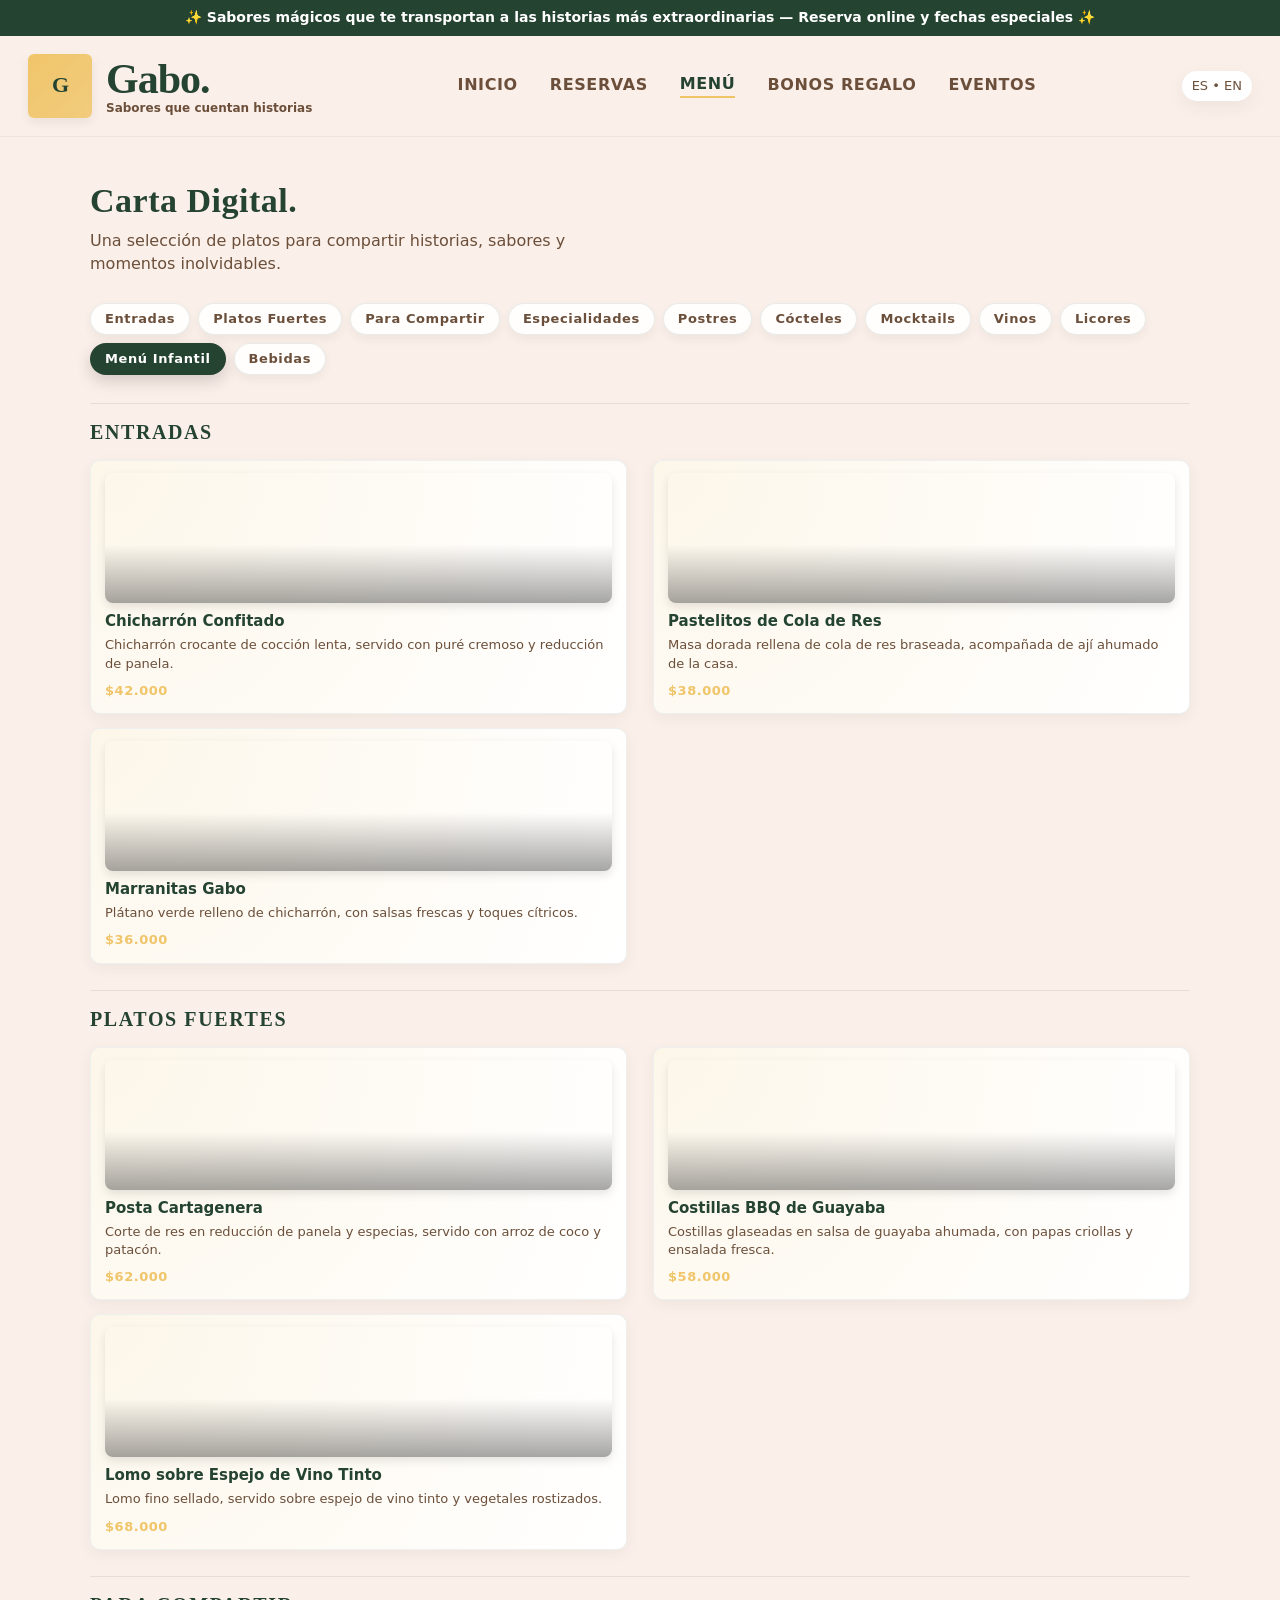
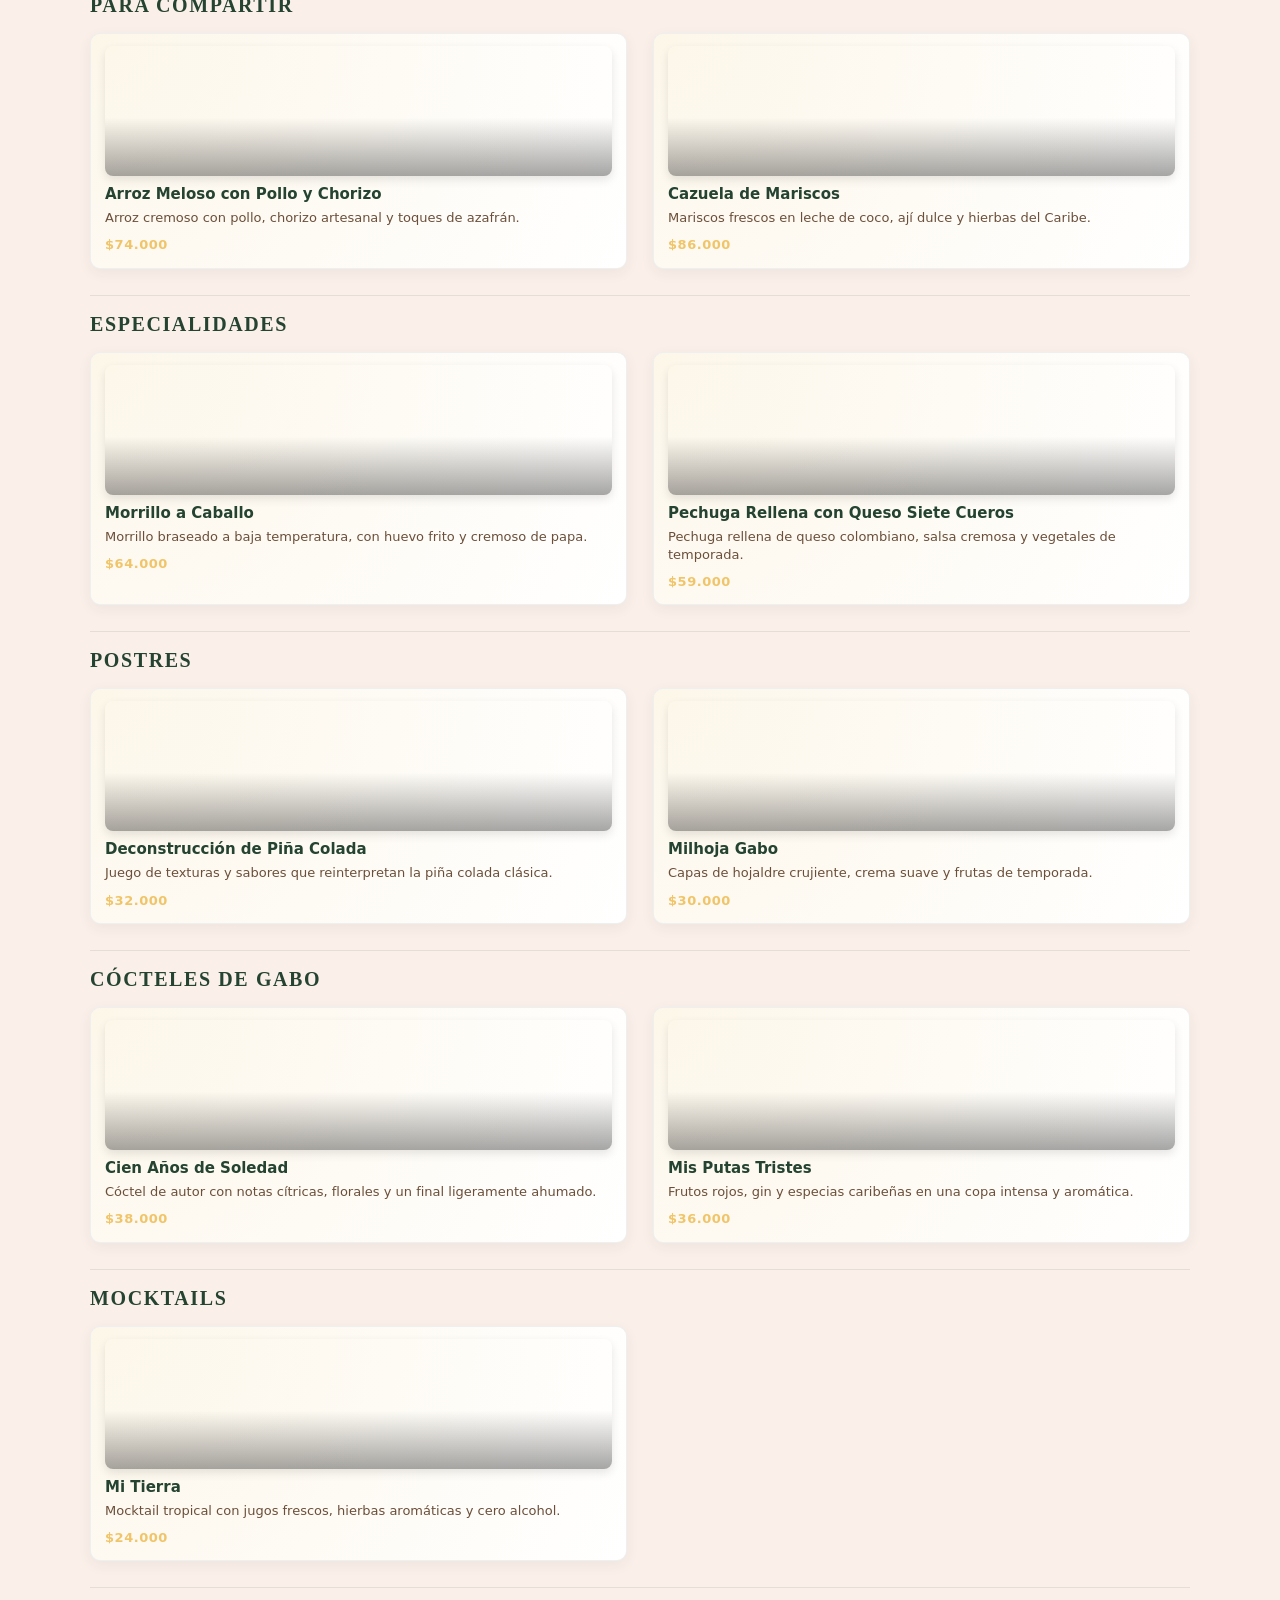
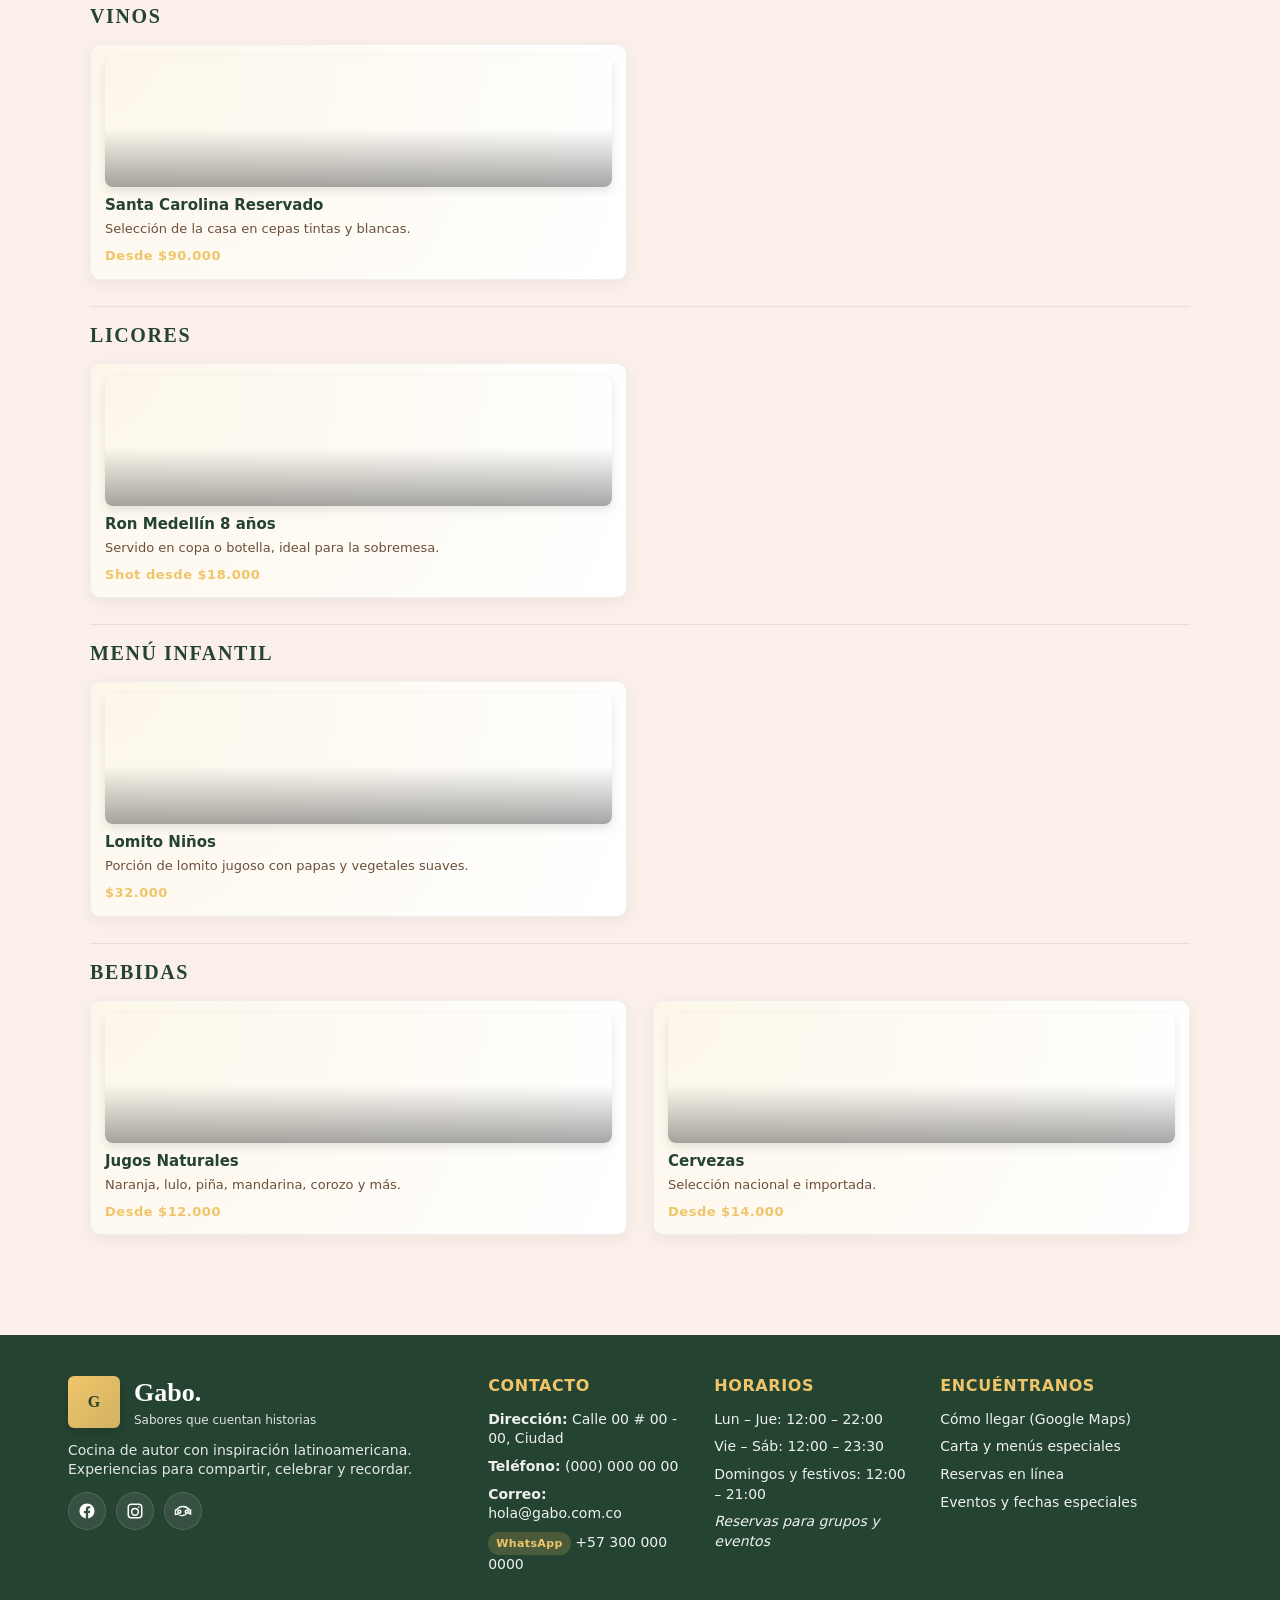
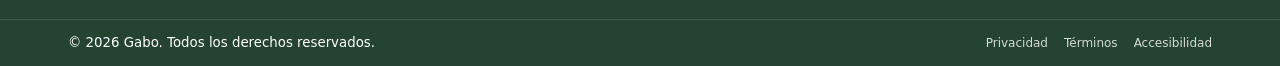
==== carta.html @ 149994b3 "Add carta.html and enhance menu navigation Added carta.html as a digital menu page with category nav" ====
<!doctype html>
<html lang="es">
<head>
    <meta charset="utf-8" />
    <meta name="viewport" content="width=device-width,initial-scale=1" />
    <title>Carta Digital - Gabo</title>
    <link rel="stylesheet" href="src/css/styles.css">
</head>
<body>

    <div class="top-strip">
        ✨ Sabores mágicos que te transportan a las historias más extraordinarias — Reserva online y fechas especiales ✨
    </div>

    <header class="site-header" role="banner">
        <div class="logo" aria-label="Logo Gabo">
            <div class="mark" aria-hidden="true"><span>G</span></div>
            <div class="wordmark">
                <div class="brand">Gabo.</div>
                <div class="tag">Sabores que cuentan historias</div>
            </div>
        </div>

        <nav class="nav" role="navigation" aria-label="Main navigation">
            <a href="index.html#inicio">INICIO</a>
            <a href="#reservas">RESERVAS</a>
            <a href="#menu" class="active">MENÚ</a> <!-- MENÚ resaltado en la carta -->
            <a href="index.html#bonos">BONOS REGALO</a>
            <a href="index.html#eventos">EVENTOS</a>
        </nav>

        <div class="actions">
            <div class="lang" aria-hidden="true">ES  •  EN</div>

            <button class="hamburger" id="hambtn" aria-label="Abrir menú">
                <span class="bar"></span>
            </button>
        </div>
    </header>

    <!-- Menú móvil -->
    <div class="mobile-menu" id="mobileMenu" aria-hidden="true">
        <div class="close">
            <button id="closeBtn" style="background:none;border:none;font-size:22px;cursor:pointer;color:var(--muted)">✕</button>
        </div>
        <nav>
            <a href="index.html#inicio" onclick="closeMenu()">INICIO</a>
            <a href="#reservas" onclick="closeMenu()">RESERVAS</a>
            <a href="#menu" onclick="closeMenu()">MENÚ</a>
            <a href="index.html#bonos" onclick="closeMenu()">BONOS</a>
            <a href="index.html#eventos" onclick="closeMenu()">EVENTOS</a>
        </nav>
        <hr style="margin:18px 0;border:none;border-top:1px solid rgba(0,0,0,0.06)">
        <p style="color:var(--muted);text-align:center">Síguenos en Instagram • Facebook • TripAdvisor</p>
    </div>

    <!-- Modal de Reservas -->
    <div class="modal-backdrop" id="reservasModal" aria-modal="true" role="dialog" aria-hidden="true">
        <div class="modal-content">
            <div class="modal-header">
                <h2 class="modal-title">Realiza tu Reserva ✨</h2>
                <button class="modal-close" id="closeModalBtn" aria-label="Cerrar ventana de reserva">✕</button>
            </div>
            
            <div class="locations">
                <div class="location-card" data-location="medellin">
                    <img src="https://image.pollinations.ai/prompt/interior%20stone%20fireplace%20restaurant%20dim%20light%20cozy" alt="Interior Gabo Medellín" class="location-image">
                    <div class="location-info">
                        <h3>Medellín</h3>
                        <p>Calle 12 #43E-25</p>
                        <button class="btn btn-secondary">Reservar</button>
                    </div>
                </div>
                <div class="location-card" data-location="envigado">
                    <img src="https://image.pollinations.ai/prompt/restaurant%20courtyard%20interior%20garden%20dim%20light%20greenery" alt="Patio Gabo Envigado" class="location-image">
                    <div class="location-info">
                        <h3>Envigado</h3>
                        <p>Calle 30 Sur #43A-29</p>
                        <button class="btn btn-secondary">Reservar</button>
                    </div>
                </div>
            </div>

            <h3 class="form-section-title">Detalles de Reserva</h3>
            
            <form class="reservation-form">
                <input type="date" placeholder="Fecha" aria-label="Fecha de reserva">
                <input type="number" placeholder="Número de personas" aria-label="Número de personas">
                <input type="time" placeholder="Hora" aria-label="Hora de reserva">
                
                <input type="text" placeholder="Código de giftcard" aria-label="Código de giftcard">
                <input type="email" placeholder="Correo electrónico" aria-label="Correo electrónico">

                <input type="text" placeholder="Nombre completo" aria-label="Nombre completo">
                <input type="tel" placeholder="Número telefónico" aria-label="Número telefónico">
                
                <button type="submit" class="btn btn-primary full-width">Confirmar Reserva</button>
            </form>
        </div>
    </div>

    <!-- ===================== CARTA DIGITAL ===================== -->
    <main id="menu" class="menu-page">
        <section class="menu-hero">
            <h1>Carta Digital.</h1>
            <p>Una selección de platos para compartir historias, sabores y momentos inolvidables.</p>
        </section>
        

        <!-- Navegación interna de categorías -->
        <nav class="menu-categorias" aria-label="Categorías de la carta">
            <a href="#entradas">Entradas</a>
            <a href="#platos-fuertes">Platos Fuertes</a>
            <a href="#compartir">Para Compartir</a>
            <a href="#especialidades">Especialidades</a>
            <a href="#postres">Postres</a>
            <a href="#cocteles">Cócteles</a>
            <a href="#mocktails">Mocktails</a>
            <a href="#vinos">Vinos</a>
            <a href="#licores">Licores</a>
            <a href="#infantil">Menú Infantil</a>
            <a href="#bebidas">Bebidas</a>
        </nav>

        <!-- ENTRADAS -->
        <section id="entradas" class="menu-section">
            <h2>Entradas</h2>
            <div class="menu-grid">
                <article class="menu-card">
                    <div class="menu-card-media" style="background-image:url('https://image.pollinations.ai/prompt/gourmet%20chicharron%20confitado%20fine%20dining%20plating');"></div>
                    <h3>Chicharrón Confitado</h3>
                    <p>Chicharrón crocante de cocción lenta, servido con puré cremoso y reducción de panela.</p>
                    <span class="precio">$42.000</span>
                </article>

                <article class="menu-card">
                    <div class="menu-card-media" style="background-image:url('https://image.pollinations.ai/prompt/gourmet%20oxtail%20pastel%20fine%20dining%20plating');"></div>
                    <h3>Pastelitos de Cola de Res</h3>
                    <p>Masa dorada rellena de cola de res braseada, acompañada de ají ahumado de la casa.</p>
                    <span class="precio">$38.000</span>
                </article>

                <article class="menu-card">
                    <div class="menu-card-media" style="background-image:url('https://image.pollinations.ai/prompt/gourmet%20plantain%20balls%20with%20pork%20fritters%20fine%20dining');"></div>
                    <h3>Marranitas Gabo</h3>
                    <p>Plátano verde relleno de chicharrón, con salsas frescas y toques cítricos.</p>
                    <span class="precio">$36.000</span>
                </article>
            </div>
        </section>

        <!-- PLATOS FUERTES -->
        <section id="platos-fuertes" class="menu-section">
            <h2>Platos Fuertes</h2>
            <div class="menu-grid">
                <article class="menu-card">
                    <div class="menu-card-media" style="background-image:url('https://image.pollinations.ai/prompt/gourmet%20posta%20cartagenera%20beef%20coconut%20rice%20fine%20dining');"></div>
                    <h3>Posta Cartagenera</h3>
                    <p>Corte de res en reducción de panela y especias, servido con arroz de coco y patacón.</p>
                    <span class="precio">$62.000</span>
                </article>

                <article class="menu-card">
                    <div class="menu-card-media" style="background-image:url('https://image.pollinations.ai/prompt/gourmet%20pork%20ribs%20guava%20bbq%20sauce%20fine%20dining');"></div>
                    <h3>Costillas BBQ de Guayaba</h3>
                    <p>Costillas glaseadas en salsa de guayaba ahumada, con papas criollas y ensalada fresca.</p>
                    <span class="precio">$58.000</span>
                </article>

                <article class="menu-card">
                    <div class="menu-card-media" style="background-image:url('https://image.pollinations.ai/prompt/gourmet%20beef%20tenderloin%20red%20wine%20reduction%20fine%20dining');"></div>
                    <h3>Lomo sobre Espejo de Vino Tinto</h3>
                    <p>Lomo fino sellado, servido sobre espejo de vino tinto y vegetales rostizados.</p>
                    <span class="precio">$68.000</span>
                </article>
            </div>
        </section>

        <!-- PARA COMPARTIR -->
        <section id="compartir" class="menu-section">
            <h2>Para Compartir</h2>
            <div class="menu-grid">
                <article class="menu-card">
                    <div class="menu-card-media" style="background-image:url('https://image.pollinations.ai/prompt/creamy%20rice%20with%20chicken%20and%20chorizo%20gourmet%20plating');"></div>
                    <h3>Arroz Meloso con Pollo y Chorizo</h3>
                    <p>Arroz cremoso con pollo, chorizo artesanal y toques de azafrán.</p>
                    <span class="precio">$74.000</span>
                </article>

                <article class="menu-card">
                    <div class="menu-card-media" style="background-image:url('https://image.pollinations.ai/prompt/gourmet%20seafood%20casserole%20coconut%20sauce%20fine%20dining');"></div>
                    <h3>Cazuela de Mariscos</h3>
                    <p>Mariscos frescos en leche de coco, ají dulce y hierbas del Caribe.</p>
                    <span class="precio">$86.000</span>
                </article>
            </div>
        </section>

        <!-- ESPECIALIDADES -->
        <section id="especialidades" class="menu-section">
            <h2>Especialidades</h2>
            <div class="menu-grid">
                <article class="menu-card">
                    <div class="menu-card-media" style="background-image:url('https://image.pollinations.ai/prompt/braised%20beef%20cheek%20with%20egg%20and%20potato%20puree%20gourmet');"></div>
                    <h3>Morrillo a Caballo</h3>
                    <p>Morrillo braseado a baja temperatura, con huevo frito y cremoso de papa.</p>
                    <span class="precio">$64.000</span>
                </article>

                <article class="menu-card">
                    <div class="menu-card-media" style="background-image:url('https://image.pollinations.ai/prompt/stuffed%20chicken%20breast%20with%20cheese%20gourmet%20plating');"></div>
                    <h3>Pechuga Rellena con Queso Siete Cueros</h3>
                    <p>Pechuga rellena de queso colombiano, salsa cremosa y vegetales de temporada.</p>
                    <span class="precio">$59.000</span>
                </article>
            </div>
        </section>

        <!-- POSTRES -->
        <section id="postres" class="menu-section">
            <h2>Postres</h2>
            <div class="menu-grid">
                <article class="menu-card">
                    <div class="menu-card-media" style="background-image:url('https://image.pollinations.ai/prompt/deconstructed%20pina%20colada%20dessert%20gourmet');"></div>
                    <h3>Deconstrucción de Piña Colada</h3>
                    <p>Juego de texturas y sabores que reinterpretan la piña colada clásica.</p>
                    <span class="precio">$32.000</span>
                </article>

                <article class="menu-card">
                    <div class="menu-card-media" style="background-image:url('https://image.pollinations.ai/prompt/millefeuille%20dessert%20layers%20gourmet');"></div>
                    <h3>Milhoja Gabo</h3>
                    <p>Capas de hojaldre crujiente, crema suave y frutas de temporada.</p>
                    <span class="precio">$30.000</span>
                </article>
            </div>
        </section>

        <!-- CÓCTELES -->
        <section id="cocteles" class="menu-section">
            <h2>Cócteles de Gabo</h2>
            <div class="menu-grid menu-grid-bebidas">
                <article class="menu-card">
                    <div class="menu-card-media" style="background-image:url('https://image.pollinations.ai/prompt/signature%20cocktail%20in%20crystal%20glass%20gourmet%20bar');"></div>
                    <h3>Cien Años de Soledad</h3>
                    <p>Cóctel de autor con notas cítricas, florales y un final ligeramente ahumado.</p>
                    <span class="precio">$38.000</span>
                </article>

                <article class="menu-card">
                    <div class="menu-card-media" style="background-image:url('https://image.pollinations.ai/prompt/red%20berry%20gin%20cocktail%20elegant%20glass');"></div>
                    <h3>Mis Putas Tristes</h3>
                    <p>Frutos rojos, gin y especias caribeñas en una copa intensa y aromática.</p>
                    <span class="precio">$36.000</span>
                </article>
            </div>
        </section>

        <!-- MOCKTAILS -->
        <section id="mocktails" class="menu-section">
            <h2>Mocktails</h2>
            <div class="menu-grid menu-grid-bebidas">
                <article class="menu-card">
                    <div class="menu-card-media" style="background-image:url('https://image.pollinations.ai/prompt/tropical%20mocktail%20in%20tall%20glass%20no%20alcohol');"></div>
                    <h3>Mi Tierra</h3>
                    <p>Mocktail tropical con jugos frescos, hierbas aromáticas y cero alcohol.</p>
                    <span class="precio">$24.000</span>
                </article>
            </div>
        </section>

        <!-- VINOS -->
        <section id="vinos" class="menu-section">
            <h2>Vinos</h2>
            <div class="menu-grid menu-grid-bebidas">
                <article class="menu-card">
                    <div class="menu-card-media" style="background-image:url('https://image.pollinations.ai/prompt/red%20and%20white%20wine%20bottles%20and%20glasses%20gourmet');"></div>
                    <h3>Santa Carolina Reservado</h3>
                    <p>Selección de la casa en cepas tintas y blancas.</p>
                    <span class="precio">Desde $90.000</span>
                </article>
            </div>
        </section>

        <!-- LICORES -->
        <section id="licores" class="menu-section">
            <h2>Licores</h2>
            <div class="menu-grid menu-grid-bebidas">
                <article class="menu-card">
                    <div class="menu-card-media" style="background-image:url('https://image.pollinations.ai/prompt/premium%20rum%20bottle%20and%20glass%20on%20wooden%20bar');"></div>
                    <h3>Ron Medellín 8 años</h3>
                    <p>Servido en copa o botella, ideal para la sobremesa.</p>
                    <span class="precio">Shot desde $18.000</span>
                </article>
            </div>
        </section>

        <!-- MENÚ INFANTIL -->
        <section id="infantil" class="menu-section">
            <h2>Menú Infantil</h2>
            <div class="menu-grid">
                <article class="menu-card">
                    <div class="menu-card-media" style="background-image:url('https://image.pollinations.ai/prompt/kids%20meal%20gourmet%20grilled%20steak%20with%20fries');"></div>
                    <h3>Lomito Niños</h3>
                    <p>Porción de lomito jugoso con papas y vegetales suaves.</p>
                    <span class="precio">$32.000</span>
                </article>
            </div>
        </section>

        <!-- BEBIDAS -->
        <section id="bebidas" class="menu-section">
            <h2>Bebidas</h2>
            <div class="menu-grid menu-grid-bebidas">
                <article class="menu-card">
                    <div class="menu-card-media" style="background-image:url('https://image.pollinations.ai/prompt/fresh%20fruit%20juices%20in%20glasses%20tropical');"></div>
                    <h3>Jugos Naturales</h3>
                    <p>Naranja, lulo, piña, mandarina, corozo y más.</p>
                    <span class="precio">Desde $12.000</span>
                </article>

                <article class="menu-card">
                    <div class="menu-card-media" style="background-image:url('https://image.pollinations.ai/prompt/craft%20beer%20glasses%20on%20wooden%20table');"></div>
                    <h3>Cervezas</h3>
                    <p>Selección nacional e importada.</p>
                    <span class="precio">Desde $14.000</span>
                </article>
            </div>
        </section>
    </main>

    <footer class="site-footer" role="contentinfo">
        <div class="container">
            <section>
                <div class="brand-block">
                    <div class="mark" aria-hidden="true"><span>G</span></div>
                    <div>
                        <div class="title">Gabo.</div>
                        <div class="tag">Sabores que cuentan historias</div>
                    </div>
                </div>
                <p style="margin-top:12px; max-width: 52ch; opacity:.95">
                    Cocina de autor con inspiración latinoamericana. Experiencias para compartir, celebrar y recordar.
                </p>
                <div class="social" aria-label="Redes sociales">
                    <a href="#" aria-label="Facebook" title="Facebook">
                        <svg viewBox="0 0 24 24" aria-hidden="true"><path d="M22 12.07C22 6.48 17.52 2 12 2S2 6.48 2 12.07C2 17.06 5.66 21.2 10.44 22v-7.03H7.9v-2.9h2.54V9.41c0-2.5 1.49-3.89 3.77-3.89 1.09 0 2.24.2 2.24.2v2.46h-1.26c-1.24 0-1.63.77-1.63 1.56v1.87h2.77l-.44 2.9h-2.33V22C18.34 21.2 22 17.06 22 12.07z"/></svg>
                    </a>
                    <a href="#" aria-label="Instagram" title="Instagram">
                        <svg viewBox="0 0 24 24" aria-hidden="true"><path d="M7 2h10a5 5 0 0 1 5 5v10a5 5 0 0 1-5 5H7a5 5 0 0 1-5-5V7a5 5 0 0 1 5-5zm0 2a3 3 0 0 0-3 3v10a3 3 0 0 0 3 3h10a3 3 0 0 0 3-3V7a3 3 0 0 0-3-3H7zm5 3.5A5.5 5.5 0 1 1 6.5 13 5.51 5.51 0 0 1 12 7.5zm0 2A3.5 3.5 0 1 0 15.5 13 3.5 3.5 0 0 0 12 9.5zM17.8 6.2a1 1 0 1 1-1.6 1.2 1 1 0 0 1 1.6-1.2z"/></svg>
                    </a>
                    <a href="#" aria-label="Tripadvisor" title="Tripadvisor">
                        <svg viewBox="0 0 24 24" aria-hidden="true"><path d="M12 5c3.97 0 7.43 1.97 9.5 5.02l1.5-.77v8.25l-4.72-2.53A10.45 10.45 0 0 1 12 19a10.45 10.45 0 0 1-6.28-2.03L1 17.5V9.25l1.5.77C4.57 6.97 8.03 5 12 5zm0 2c-3.2 0-6.07 1.52-7.9 4.04l-.38.52-1.22-.62v4.02l2.77.73.22.16A8.47 8.47 0 0 0 12 17c2 0 3.83-.67 5.51-1.85l.22-.16 2.77-.73v-4.02l-1.22.62-.38-.52A9.97 9.97 0 0 0 12 7zm-5 3a3 3 0 1 1 0 6 3 3 0 0 1 0-6zm10 0a3 3 0 1 1 0 6 3 3 0 0 1 0-6zm-10 2a1 1 0 1 0 0 2 1 1 0 0 0 0-2zm10 0a1 1 0 1 0 0 2 1 1 0 0 0 0-2z"/></svg>
                    </a>
                </div>
            </section>

            <section>
                <h4>Contacto</h4>
                <ul>
                    <li><strong>Dirección:</strong> Calle 00 # 00 - 00, Ciudad</li>
                    <li><strong>Teléfono:</strong> (000) 000 00 00</li>
                    <li><strong>Correo:</strong> <a href="mailto:hola@gabo.com.co">hola@gabo.com.co</a></li>
                    <li><span class="badge">WhatsApp</span> <a href="#">+57 300 000 0000</a></li>
                </ul>
            </section>

            <section>
                <h4>Horarios</h4>
                <ul>
                    <li>Lun – Jue: 12:00 – 22:00</li>
                    <li>Vie – Sáb: 12:00 – 23:30</li>
                    <li>Domingos y festivos: 12:00 – 21:00</li>
                    <li><em>Reservas para grupos y eventos</em></li>
                </ul>
            </section>

            <section>
                <h4>Encuéntranos</h4>
                <ul>
                    <li><a href="#" target="_blank" rel="noopener">Cómo llegar (Google Maps)</a></li>
                    <li><a href="#menu">Carta y menús especiales</a></li>
                    <li><a href="#reservas">Reservas en línea</a></li>
                    <li><a href="index.html#eventos">Eventos y fechas especiales</a></li>
                </ul>
            </section>
        </div>

        <div class="mini">
            <div class="container">
                <small>© <span id="year"></span> Gabo. Todos los derechos reservados.</small>
                <nav aria-label="Legal">
                    <a href="#">Privacidad</a>
                    <a href="#">Términos</a>
                    <a href="#">Accesibilidad</a>
                </nav>
            </div>
        </div>
    </footer>

    <script type="module" src="src/js/app.js"></script>
</body>
</html>
---- src/css/styles.css ----
:root{
    --bg: #fbefe9;
    --brand: #254331;   /* verde oscuro */
    --muted: #6b4f3a;   /* café */
    --accent: #f0c56a;  /* dorado */
    --white: #ffffff;
  }

  *{box-sizing:border-box;margin:0;padding:0}

  body{
    font-family: "Inter", "Nunito", system-ui, Arial, sans-serif;
    background: var(--bg);
    color: var(--brand);
    line-height: 1.4;
    /* Sticky footer layout */
    min-height: 100vh;
    display: flex;
    flex-direction: column;
  }

  /* ======= HEADER ======= */
  .top-strip{
    background: var(--brand);
    color: var(--white);
    text-align:center;
    padding:8px 12px;
    font-weight:600;
    font-size:14px;
  }

  .site-header{
    display:flex;
    align-items:center;
    justify-content:space-between;
    padding:18px 28px;
    border-bottom:1px solid rgba(37,67,49,0.06);
    background: linear-gradient(180deg, rgba(255,255,255,0.02), transparent);
  }

  .logo{ display:flex; align-items:center; gap:14px; }
  .logo .mark{
    width:64px; height:64px; border-radius:6px;
    background: linear-gradient(135deg, var(--accent), rgba(240,197,106,0.85));
    display:grid; place-items:center; box-shadow: 0 4px 10px rgba(37,67,49,0.08);
    flex-shrink:0;
  }
  .logo .mark span{ color: var(--brand); font-weight:800; font-size:22px; letter-spacing: -1px; font-family: "Georgia", serif; }
  .logo .wordmark{ display:flex; flex-direction:column; line-height:1; }
  .logo .wordmark .brand{ font-size:42px; color:var(--brand); font-family: "Georgia", serif; letter-spacing:-1px; font-weight:700; }
  .logo .wordmark .tag{ font-size:12px; color:var(--muted); margin-top:2px; font-weight:600; }

  .nav{ display:flex; align-items:center; gap:32px; }
  .nav a{ color:var(--muted); text-decoration:none; font-weight:700; letter-spacing:0.6px; }
  .nav a:hover{ color:var(--brand) }
  .nav a.active{
  color: var(--brand);
  border-bottom: 2px solid var(--accent);
}

  .actions{ display:flex; gap:12px; align-items:center; }
  .lang{ background:var(--white); padding:6px 10px; border-radius:999px; box-shadow: 0 6px 18px rgba(37,67,49,0.06); font-size:13px; color:var(--muted); display:flex; gap:8px; align-items:center; }
  .hamburger{ display:none; width:46px; height:46px; border-radius:8px; background:var(--white); border:1px solid rgba(37,67,49,0.06); align-items:center; justify-content:center; cursor:pointer; }
  .hamburger .bar{ width:20px; height:2px; background:var(--muted); display:block; position:relative; }
  .hamburger .bar::before, .hamburger .bar::after{ content:""; position:absolute; left:0; width:20px; height:2px; background:var(--muted); }
  .hamburger .bar::before{ top:-6px } .hamburger .bar::after{ top:6px }

  .mobile-menu{ display:none; position:fixed; top:0; left:0; right:0; height:100vh; background: linear-gradient(180deg,var(--bg), #fff); z-index:1200; padding:28px; overflow:auto; }
  .mobile-menu .close{ display:flex; justify-content:flex-end; }
  .mobile-menu nav{ display:flex; flex-direction:column; gap:18px; padding-top:20px; align-items:center; }
  .mobile-menu nav a{ font-size:22px; color:var(--brand); font-weight:700; text-decoration:none; }

  @media (max-width:900px){
    .nav{ display:none }
    .hamburger{ display:flex }
    .logo .wordmark .brand{ font-size:30px }
    .logo .mark{ width:52px; height:52px }
  }

  /* ======= FOOTER ======= */
  .site-footer{
    background: var(--brand);
    color: var(--white);
    /* empuja el footer al fondo cuando el contenido es corto */
    margin-top: auto;
  }
  .site-footer .container{
    max-width: 1200px;
    margin: 0 auto;
    padding: 40px 28px 22px;
    display: grid;
    grid-template-columns: 2fr 1fr 1fr 1.4fr;
    gap: 32px;
  }
  .site-footer h4{
    font-size: 16px;
    letter-spacing: .6px;
    text-transform: uppercase;
    margin-bottom: 12px;
    color: var(--accent);
  }
  .site-footer p, .site-footer a, .site-footer li{ font-size: 14px; color: rgba(255,255,255,0.92); text-decoration: none; }
  .site-footer a:hover{ color: var(--accent); }
  .site-footer ul{ list-style: none; display: grid; gap: 8px; }

  .brand-block{ display:flex; gap:14px; align-items:center; }
  .brand-block .mark{ width:52px; height:52px; border-radius:6px; background: linear-gradient(135deg, var(--accent), rgba(240,197,106,0.85)); display:grid; place-items:center; box-shadow: 0 4px 10px rgba(0,0,0,0.12);} 
  .brand-block .mark span{ color: var(--brand); font-weight: 800; font-family: Georgia, serif; }
  .brand-block .title{ font-family: Georgia, serif; font-size: 26px; font-weight: 700; }
  .brand-block .tag{ font-size: 12px; opacity: .85; }

  .social{ display:flex; gap:10px; margin-top: 12px; }
  .social a{ width:38px; height:38px; border-radius: 999px; display:grid; place-items:center; background: rgba(255,255,255,0.08); border:1px solid rgba(255,255,255,0.12); }
  .social a:hover{ background: rgba(255,255,255,0.16); transform: translateY(-1px); }
  .social svg{ width:18px; height:18px; fill: currentColor; color: var(--white); }

  .mini{ border-top: 1px solid rgba(255,255,255,0.12); margin-top: 22px; }
  .mini .container{ padding: 14px 28px; display:flex; gap:12px; align-items:center; justify-content:space-between; }
  .mini nav{ display:flex; gap:16px; }
  .mini a{ color: rgba(255,255,255,0.8); font-size: 12px; }

  .badge{ display:inline-block; padding:4px 8px; border-radius:999px; background: rgba(240,197,106,0.18); color:var(--accent); font-weight:700; font-size: 11px; letter-spacing:.4px; }

  @media (max-width: 900px){
    .site-footer .container{ grid-template-columns: 1fr 1fr; }
  }
  @media (max-width: 640px){
    .site-footer .container{ grid-template-columns: 1fr; }
    .mini .container{ flex-direction: column; align-items: flex-start; gap:8px; }
  }

  /* ======= MODAL DE RESERVAS ======= */
.modal-backdrop{
    position: fixed;
    top: 0; left: 0; right: 0; bottom: 0;
    background: rgba(37, 67, 49, 0.75); /* var(--brand) con transparencia */
    z-index: 1500;
    display: flex;
    justify-content: center;
    align-items: center;
    padding: 20px;
    /* Estado inicial: oculto */
    opacity: 0;
    visibility: hidden;
    transition: opacity 0.3s ease, visibility 0.3s ease;
    overflow-y: auto; /* Permite scroll si el contenido es largo en pantallas pequeñas */
}

/* Estado activo (mostrado por JS) */
.modal-backdrop.active{
    opacity: 1;
    visibility: visible;
}

.modal-content{
    background: var(--bg);
    max-width: 680px;
    width: 100%;
    padding: 30px;
    border-radius: 12px;
    box-shadow: 0 10px 30px rgba(0,0,0,0.3);
    /* Animación al abrir */
    transform: translateY(20px);
    transition: transform 0.3s ease;
}
.modal-backdrop.active .modal-content{
    transform: translateY(0);
}

.modal-header{
    display: flex;
    justify-content: space-between;
    align-items: center;
    margin-bottom: 24px;
}
.modal-title{
    font-size: 32px;
    font-weight: 700;
    color: var(--brand);
    font-family: 'Georgia', serif;
}
.modal-close{
    background: none;
    border: none;
    font-size: 24px;
    color: var(--muted);
    cursor: pointer;
    padding: 4px;
    line-height: 1;
}
.modal-close:hover{ color: var(--brand); }

/* --- Tarjetas de Ubicación (.locations) --- */
.locations{
    display: grid;
    grid-template-columns: 1fr 1fr;
    gap: 20px;
    margin-bottom: 30px;
}
.location-card{
    background: var(--brand);
    border-radius: 10px;
    overflow: hidden;
    position: relative;
    color: var(--white);
    box-shadow: 0 4px 12px rgba(0,0,0,0.1);
}
.location-image{
    width: 100%;
    height: 100%;
    object-fit: cover;
    position: absolute;
    filter: brightness(0.75); /* Oscurece la imagen de fondo */
    transition: filter 0.3s ease;
}
.location-card:hover .location-image{
    filter: brightness(0.6);
}
.location-info{
    position: relative;
    z-index: 10;
    padding: 16px;
    display: flex;
    flex-direction: column;
    justify-content: space-between;
    min-height: 150px;
}
.location-info h3{
    font-size: 24px;
    margin-bottom: 4px;
    font-weight: 600;
}
.location-info p{
    font-size: 14px;
    opacity: 0.9;
    margin-bottom: 12px;
}

/* --- Formulario --- */
.form-section-title{
    font-size: 16px;
    color: var(--muted);
    font-weight: 700;
    letter-spacing: 0.5px;
    text-transform: uppercase;
    margin-bottom: 16px;
}
.reservation-form{
    display: grid;
    grid-template-columns: 1fr 1fr;
    gap: 12px;
}
.reservation-form input{
    padding: 12px 16px;
    border: 1px solid rgba(37,67,49,0.1);
    border-radius: 6px;
    font-size: 16px;
    color: var(--brand);
    background: var(--white);
}
.reservation-form input:focus{
    border-color: var(--accent);
    outline: none;
    box-shadow: 0 0 0 2px rgba(240,197,106,0.3);
}
.reservation-form input::placeholder{
    color: var(--muted);
    opacity: 0.7;
}
/* Estilo específico para los inputs de tipo date y time */
input[type="date"], input[type="time"] {
    appearance: none;
    -webkit-appearance: none;
    cursor: text;
}

/* --- Efecto de selección en tarjetas de ubicación --- */
.location-card {
    /* ... (CSS existente para location-card) ... */
    cursor: pointer; /* Indicar que es clickable */
    position: relative;
    border: 2px solid transparent; /* Para el borde al seleccionar */
    transition: border-color 0.2s ease, transform 0.2s ease;
}

.location-card::before {
    content: '';
    position: absolute;
    top: 0;
    left: 0;
    right: 0;
    bottom: 0;
    background: rgba(37, 67, 49, 0.4); /* Capa verde semi-transparente */
    opacity: 0; /* Inicialmente oculto */
    transition: opacity 0.2s ease;
    z-index: 5; /* Asegurarse de que esté sobre la imagen pero debajo del texto */
    pointer-events: none; /* Permite clics a través del overlay */
}

/* Estado al pasar el ratón o seleccionar */
.location-card:hover::before,
.location-card.selected::before {
    opacity: 1;
}

.location-card.selected {
    border-color: var(--accent); /* Borde dorado al seleccionar */
    transform: translateY(-2px);
}

.location-card.selected .location-info button.btn-secondary {
    background: var(--accent); /* Fondo dorado en el botón al seleccionar */
    color: var(--brand);
    font-weight: 700;
}

/* Ajuste del formulario para el intercambio de campos */
.reservation-form {
    display: grid;
    grid-template-columns: 1fr 1fr;
    gap: 12px;
}
/* Asegurarse de que el botón de confirmar ocupe todo el ancho */
.reservation-form .full-width {
    grid-column: 1 / -1;
}

/* =========================================================
   ESTILOS CARTA DIGITAL (carta.html)
   ========================================================= */

.menu-page{
  max-width: 1140px;
  margin: 40px auto 60px;
  padding: 0 20px 40px;
}

/* Hero de la carta */
.menu-hero{
  text-align: left;
  margin-bottom: 28px;
}
.menu-hero h1{
  font-family: "Georgia", serif;
  font-size: 34px;
  color: var(--brand);
  letter-spacing: .5px;
}
.menu-hero p{
  margin-top: 6px;
  color: var(--muted);
  max-width: 52ch;
}

/* Navegación interna de categorías */
.menu-categorias{
  display: flex;
  flex-wrap: wrap;
  gap: 8px;
  margin-bottom: 28px;
}
.menu-categorias a{
  text-decoration: none;
  font-size: 13px;
  font-weight: 600;
  letter-spacing: .6px;
  padding: 6px 14px;
  border-radius: 999px;
  background: rgba(255,255,255,0.9);
  color: var(--muted);
  border: 1px solid rgba(37,67,49,0.10);
  box-shadow: 0 4px 10px rgba(37,67,49,0.06);
  transition: background .18s ease, transform .15s ease, box-shadow .18s ease, color .18s ease;
}
.menu-categorias a:hover{
  background: var(--accent);
  color: var(--brand);
  transform: translateY(-1px);
  box-shadow: 0 6px 16px rgba(0,0,0,0.12);
}
.menu-categorias a.active{
  background: var(--brand);
  color: #fff;
  box-shadow: 0 6px 16px rgba(0,0,0,0.16);
  border-color: transparent;
}

/* Secciones de la carta */
.menu-section{
  margin-top: 26px;
  padding-top: 14px;
  border-top: 1px solid rgba(37,67,49,0.10);
}
.menu-section:first-of-type{
  border-top: none;
  padding-top: 0;
}
.menu-section h2{
  font-family: "Georgia", serif;
  font-size: 20px;
  color: var(--brand);
  margin-bottom: 14px;
  letter-spacing: .08em;
  text-transform: uppercase;
}

/* Grid y tarjetas */
.menu-grid{
  display: grid;
  grid-template-columns: 1.5fr 1.5fr;
  gap: 14px 26px;
}
.menu-grid-bebidas{
  grid-template-columns: 1fr 1fr;
}

.menu-card{
  background: #fff;
  border-radius: 10px;
  padding: 12px 14px;
  border: 1px solid rgba(37,67,49,0.08);
  box-shadow: 0 4px 14px rgba(37,67,49,0.06);
  position: relative;
  overflow: hidden;
}
.menu-card::before{
  content: "";
  position: absolute;
  inset: 0;
  background: radial-gradient(circle at top left,
              rgba(240,197,106,0.16),
              rgba(255,255,255,0));
  opacity: .9;
  pointer-events: none;
}
.menu-card h3{
  position: relative;
  z-index: 1;
  font-size: 15px;
  font-weight: 700;
  color: var(--brand);
  margin-bottom: 4px;
}
.menu-card p{
  position: relative;
  z-index: 1;
  font-size: 13px;
  color: var(--muted);
  margin-bottom: 6px;
}
.menu-card .precio{
  position: relative;
  z-index: 1;
  font-size: 13px;
  font-weight: 700;
  color: var(--accent);
  letter-spacing: .04em;
}

/* Imagen dentro de la tarjeta */
.menu-card-media{
  width: 100%;
  height: 130px;
  border-radius: 8px;
  margin-bottom: 8px;
  background-size: cover;
  background-position: center;
  background-repeat: no-repeat;
  box-shadow: 0 4px 10px rgba(0,0,0,0.10);
  position: relative;
  overflow: hidden;
}
.menu-card-media::after{
  content: "";
  position: absolute;
  inset: 0;
  background: linear-gradient(to top, rgba(0,0,0,0.35), transparent 45%);
  pointer-events: none;
}

/* Responsive */
@media (max-width: 900px){
  .menu-page{
    margin-top: 28px;
  }
  .menu-grid,
  .menu-grid-bebidas{
    grid-template-columns: 1fr;
  }
}

@media (max-width: 600px){
  .menu-hero h1{
    font-size: 26px;
  }
  .menu-hero p{
    font-size: 14px;
  }
  .menu-categorias{
    gap: 6px;
  }
  .menu-categorias a{
    font-size: 12px;
    padding: 5px 12px;
  }
}
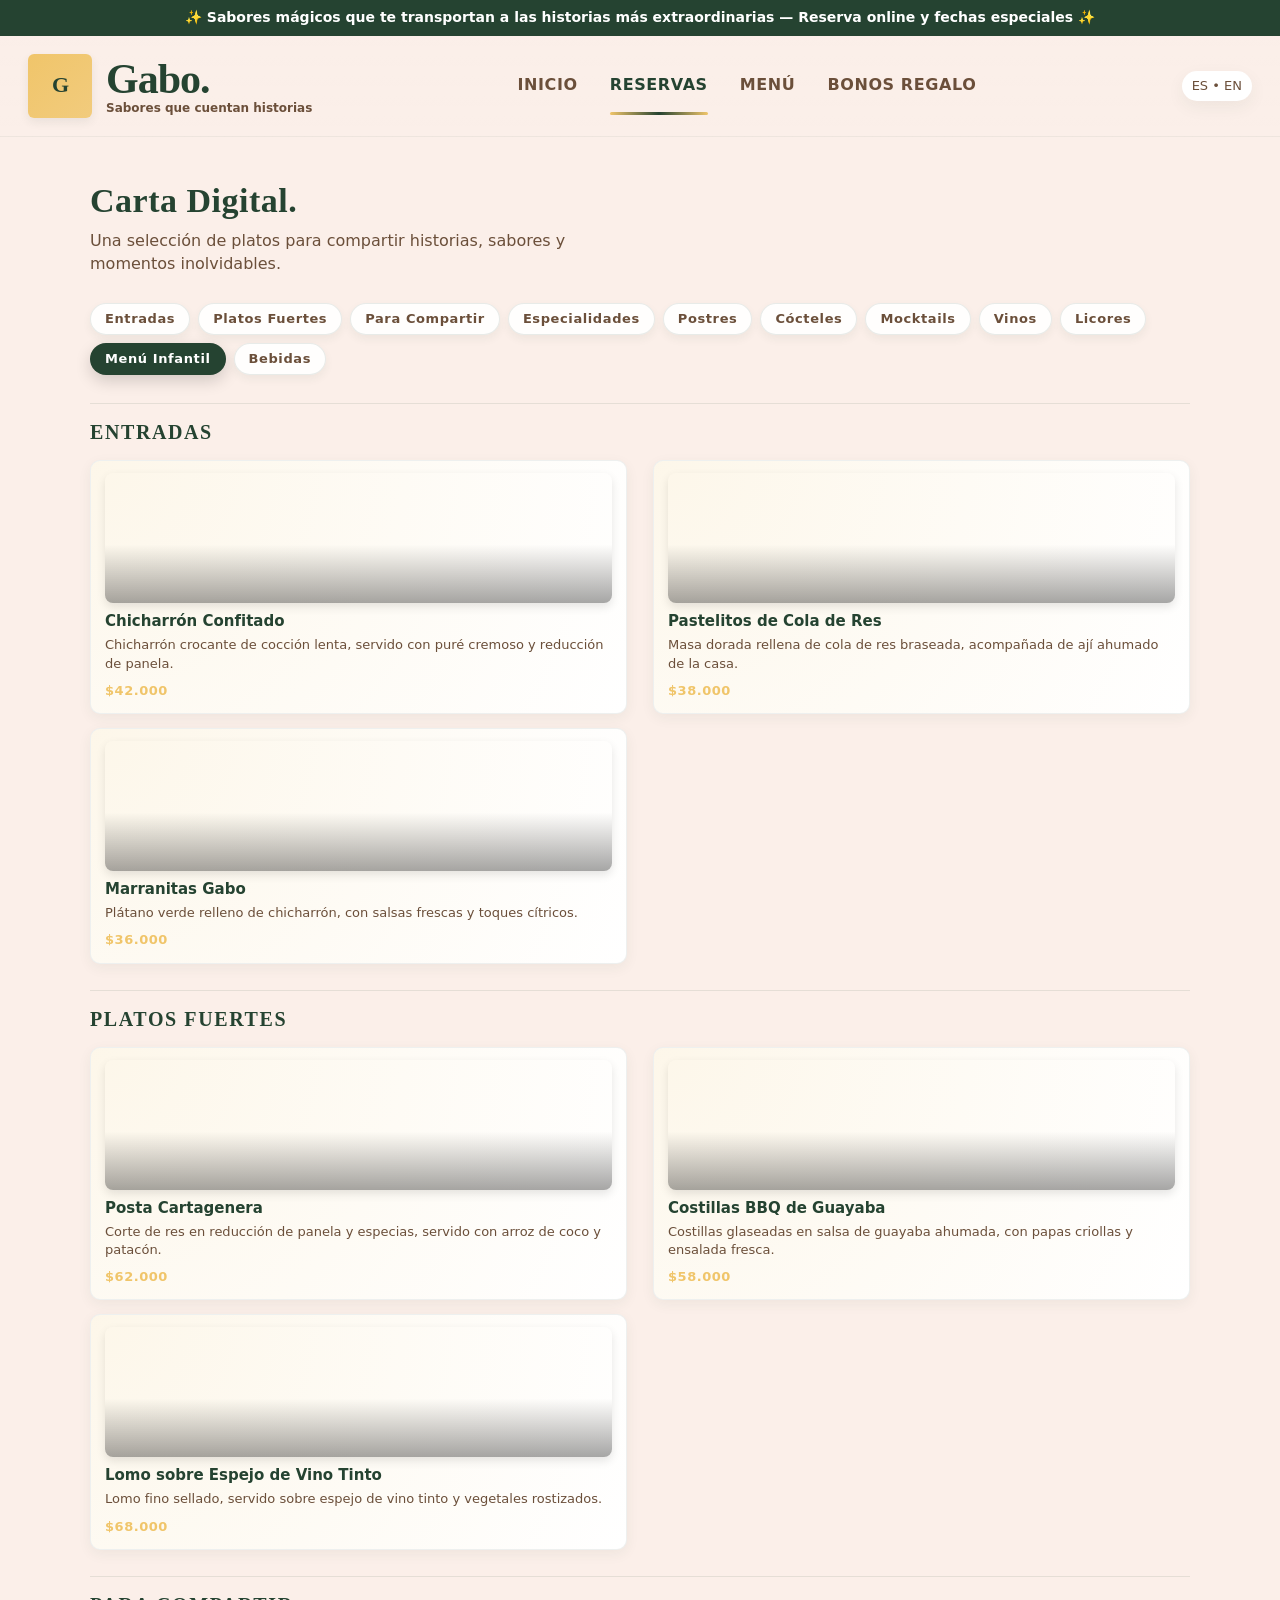
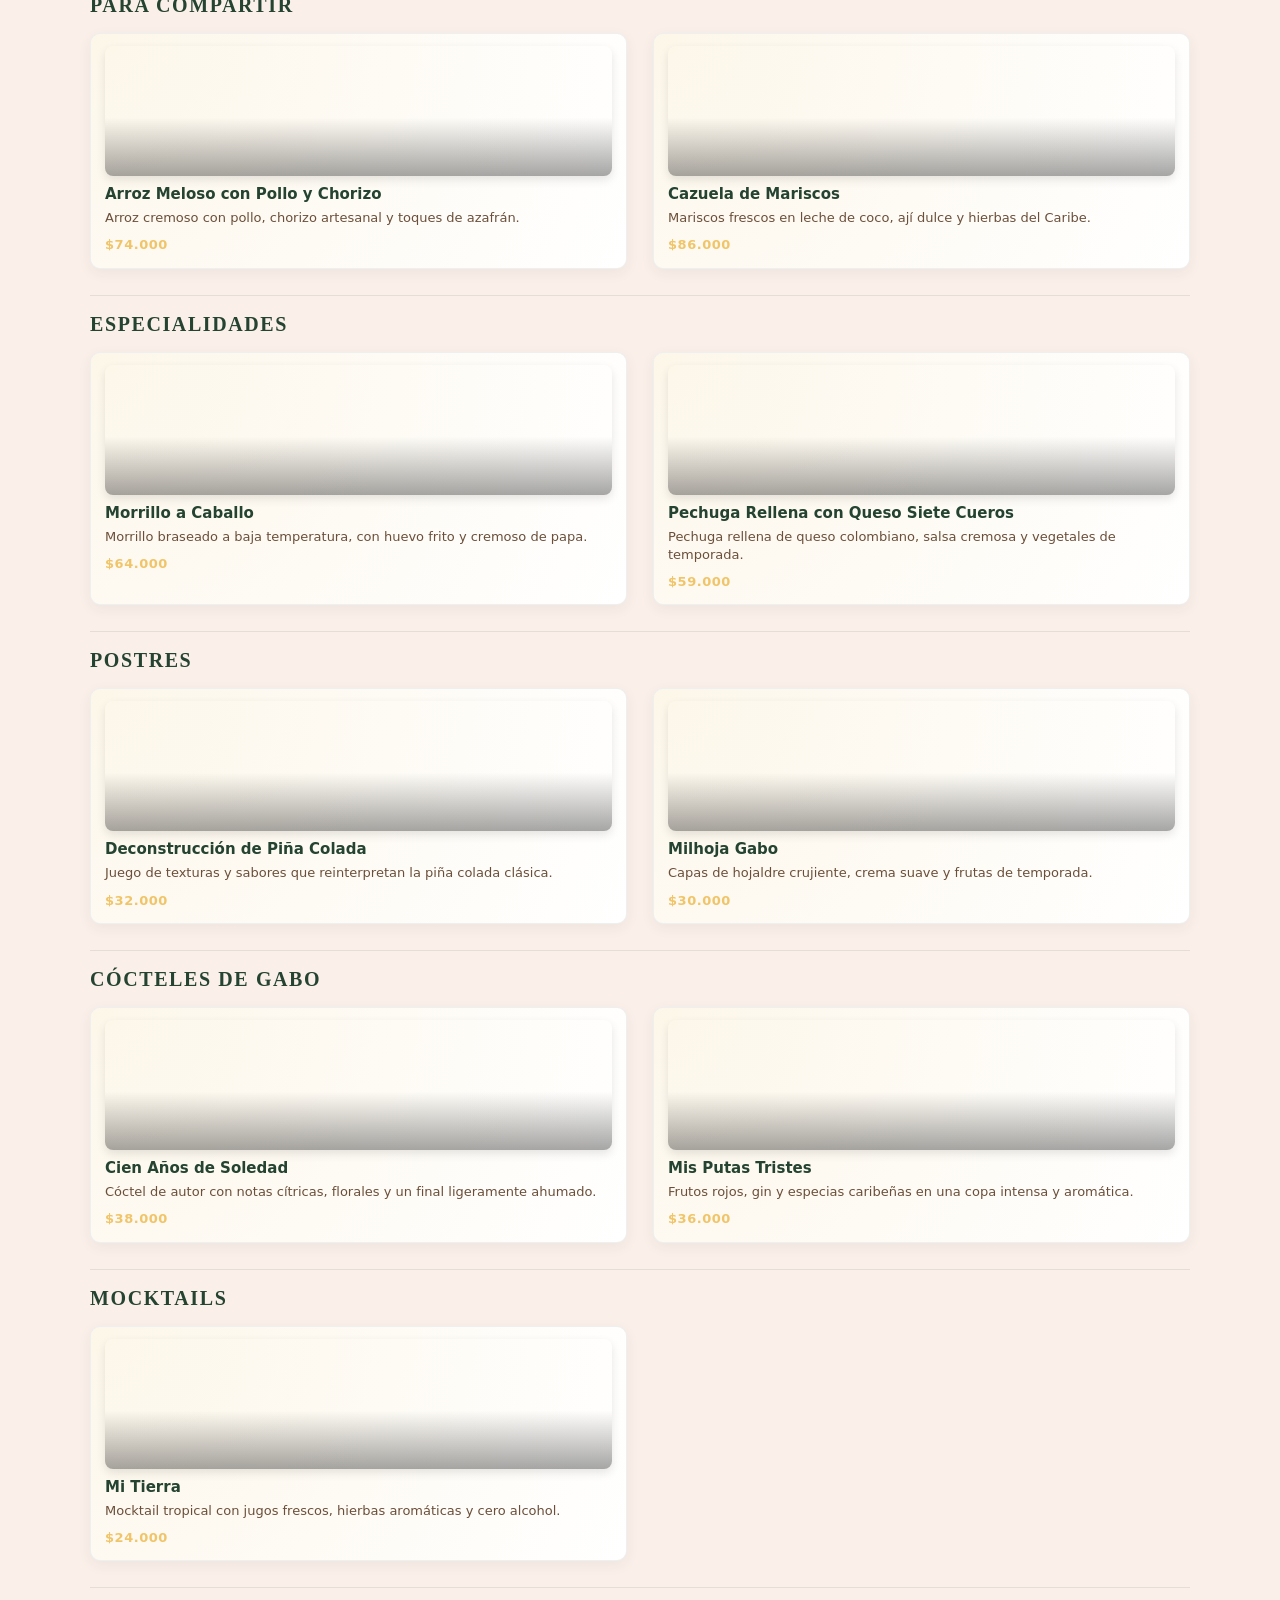
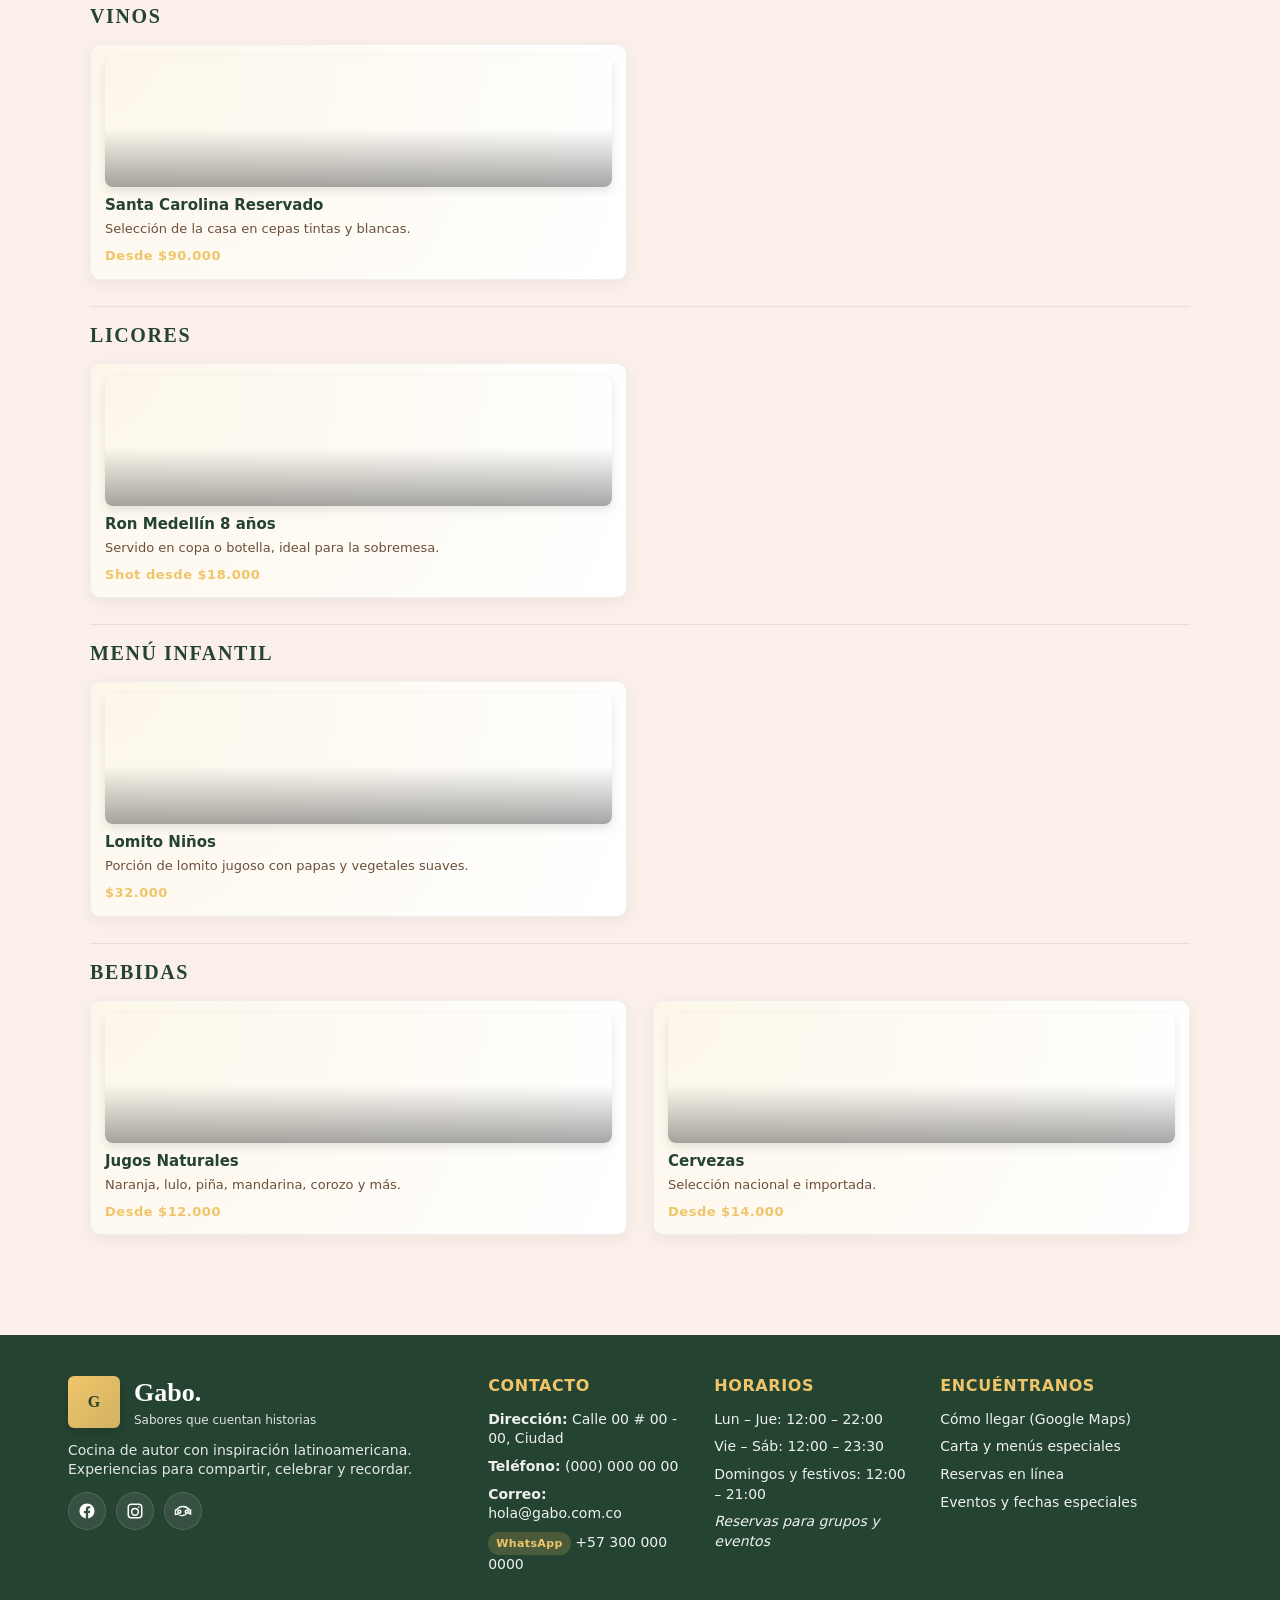
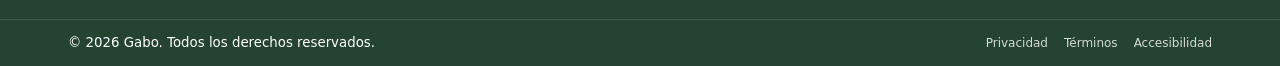
==== commit 7c12540c: "Improve navbar highlighting and update navigation links Enhanced the navigation bar's active link hi" ====
--- a/carta.html
+++ b/carta.html
@@ -26,7 +26,6 @@
             <a href="#reservas">RESERVAS</a>
             <a href="#menu" class="active">MENÚ</a> <!-- MENÚ resaltado en la carta -->
             <a href="index.html#bonos">BONOS REGALO</a>
-            <a href="index.html#eventos">EVENTOS</a>
         </nav>
 
         <div class="actions">
@@ -48,7 +47,6 @@
             <a href="#reservas" onclick="closeMenu()">RESERVAS</a>
             <a href="#menu" onclick="closeMenu()">MENÚ</a>
             <a href="index.html#bonos" onclick="closeMenu()">BONOS</a>
-            <a href="index.html#eventos" onclick="closeMenu()">EVENTOS</a>
         </nav>
         <hr style="margin:18px 0;border:none;border-top:1px solid rgba(0,0,0,0.06)">
         <p style="color:var(--muted);text-align:center">Síguenos en Instagram • Facebook • TripAdvisor</p>
--- a/src/css/styles.css
+++ b/src/css/styles.css
@@ -1,14 +1,14 @@
-  :root{
+:root{
     --bg: #fbefe9;
-    --brand: #254331;   /* verde oscuro */
-    --muted: #6b4f3a;   /* café */
-    --accent: #f0c56a;  /* dorado */
+    --brand: #254331; 
+    --muted: #6b4f3a; 
+    --accent: #f0c56a; 
     --white: #ffffff;
-  }
-
-  *{box-sizing:border-box;margin:0;padding:0}
-
-  body{
+}
+
+*{box-sizing:border-box;margin:0;padding:0}
+
+body{
     font-family: "Inter", "Nunito", system-ui, Arial, sans-serif;
     background: var(--bg);
     color: var(--brand);
@@ -17,119 +17,180 @@
     min-height: 100vh;
     display: flex;
     flex-direction: column;
-  }
-
-  /* ======= HEADER ======= */
-  .top-strip{
+}
+
+/* ======= HEADER ======= */
+.top-strip{
     background: var(--brand);
     color: var(--white);
     text-align:center;
     padding:8px 12px;
     font-weight:600;
     font-size:14px;
-  }
-
-  .site-header{
+}
+
+.site-header{
     display:flex;
     align-items:center;
     justify-content:space-between;
     padding:18px 28px;
     border-bottom:1px solid rgba(37,67,49,0.06);
     background: linear-gradient(180deg, rgba(255,255,255,0.02), transparent);
-  }
-
-  .logo{ display:flex; align-items:center; gap:14px; }
-  .logo .mark{
+}
+
+.logo{ display:flex; align-items:center; gap:14px; }
+.logo .mark{
     width:64px; height:64px; border-radius:6px;
     background: linear-gradient(135deg, var(--accent), rgba(240,197,106,0.85));
     display:grid; place-items:center; box-shadow: 0 4px 10px rgba(37,67,49,0.08);
     flex-shrink:0;
-  }
-  .logo .mark span{ color: var(--brand); font-weight:800; font-size:22px; letter-spacing: -1px; font-family: "Georgia", serif; }
-  .logo .wordmark{ display:flex; flex-direction:column; line-height:1; }
-  .logo .wordmark .brand{ font-size:42px; color:var(--brand); font-family: "Georgia", serif; letter-spacing:-1px; font-weight:700; }
-  .logo .wordmark .tag{ font-size:12px; color:var(--muted); margin-top:2px; font-weight:600; }
-
-  .nav{ display:flex; align-items:center; gap:32px; }
-  .nav a{ color:var(--muted); text-decoration:none; font-weight:700; letter-spacing:0.6px; }
-  .nav a:hover{ color:var(--brand) }
-  .nav a.active{
-  color: var(--brand);
-  border-bottom: 2px solid var(--accent);
-}
-
-  .actions{ display:flex; gap:12px; align-items:center; }
-  .lang{ background:var(--white); padding:6px 10px; border-radius:999px; box-shadow: 0 6px 18px rgba(37,67,49,0.06); font-size:13px; color:var(--muted); display:flex; gap:8px; align-items:center; }
-  .hamburger{ display:none; width:46px; height:46px; border-radius:8px; background:var(--white); border:1px solid rgba(37,67,49,0.06); align-items:center; justify-content:center; cursor:pointer; }
-  .hamburger .bar{ width:20px; height:2px; background:var(--muted); display:block; position:relative; }
-  .hamburger .bar::before, .hamburger .bar::after{ content:""; position:absolute; left:0; width:20px; height:2px; background:var(--muted); }
-  .hamburger .bar::before{ top:-6px } .hamburger .bar::after{ top:6px }
-
-  .mobile-menu{ display:none; position:fixed; top:0; left:0; right:0; height:100vh; background: linear-gradient(180deg,var(--bg), #fff); z-index:1200; padding:28px; overflow:auto; }
-  .mobile-menu .close{ display:flex; justify-content:flex-end; }
-  .mobile-menu nav{ display:flex; flex-direction:column; gap:18px; padding-top:20px; align-items:center; }
-  .mobile-menu nav a{ font-size:22px; color:var(--brand); font-weight:700; text-decoration:none; }
-
-  @media (max-width:900px){
+}
+.logo .mark span{ color: var(--brand); font-weight:800; font-size:22px; letter-spacing: -1px; font-family: "Georgia", serif; }
+.logo .wordmark{ display:flex; flex-direction:column; line-height:1; }
+.logo .wordmark .brand{ font-size:42px; color:var(--brand); font-family: "Georgia", serif; letter-spacing:-1px; font-weight:700; }
+.logo .wordmark .tag{ font-size:12px; color:var(--muted); margin-top:2px; font-weight:600; }
+
+.nav{ display:flex; align-items:center; gap:32px; }
+.nav a{
+    color:var(--muted);
+    text-decoration:none;
+    font-weight:700;
+    letter-spacing:0.6px;
+    position: relative;
+    padding: 8px 0;
+    display: inline-flex;
+    align-items: center;
+    gap: 8px;
+    transition: color 0.18s ease, transform 0.18s ease;
+}
+.nav a::after{
+    content:"";
+    position:absolute;
+    left:0;
+    right:0;
+    bottom:-10px;
+    height:3px;
+    background: linear-gradient(90deg, var(--accent), rgba(37,67,49,0.2), var(--accent));
+    border-radius:999px;
+    transform: scaleX(0.35);
+    opacity:0;
+    transform-origin:center;
+    transition: transform 0.22s ease, opacity 0.22s ease, background 0.22s ease;
+}
+.nav a:hover,
+.nav a:focus-visible{
+    color:var(--brand);
+    transform: translateY(-1px);
+    outline: none;
+}
+.nav a:hover::after,
+.nav a:focus-visible::after{
+    opacity:1;
+    transform: scaleX(1);
+}
+.nav a.active{
+    color: var(--brand);
+}
+.nav a.active::after{
+    opacity:1;
+    transform: scaleX(1);
+    background: linear-gradient(90deg, var(--accent), var(--brand), var(--accent));
+}
+
+.actions{ display:flex; gap:12px; align-items:center; }
+.lang{ background:var(--white); padding:6px 10px; border-radius:999px; box-shadow: 0 6px 18px rgba(37,67,49,0.06); font-size:13px; color:var(--muted); display:flex; gap:8px; align-items:center; }
+.hamburger{ display:none; width:46px; height:46px; border-radius:8px; background:var(--white); border:1px solid rgba(37,67,49,0.06); align-items:center; justify-content:center; cursor:pointer; }
+.hamburger .bar{ width:20px; height:2px; background:var(--muted); display:block; position:relative; }
+.hamburger .bar::before, .hamburger .bar::after{ content:""; position:absolute; left:0; width:20px; height:2px; background:var(--muted); }
+.hamburger .bar::before{ top:-6px } .hamburger .bar::after{ top:6px }
+
+.mobile-menu{ display:none; position:fixed; top:0; left:0; right:0; height:100vh; background: linear-gradient(180deg,var(--bg), #fff); z-index:1200; padding:28px; overflow:auto; }
+.mobile-menu .close{ display:flex; justify-content:flex-end; }
+.mobile-menu nav{ display:flex; flex-direction:column; gap:18px; padding-top:20px; align-items:center; }
+.mobile-menu nav a{
+    font-size:22px;
+    color:var(--brand);
+    font-weight:700;
+    text-decoration:none;
+    padding: 10px 16px;
+    width: 100%;
+    text-align: center;
+    border-radius: 10px;
+    transition: background 0.18s ease, color 0.18s ease, transform 0.18s ease;
+}
+.mobile-menu nav a:hover,
+.mobile-menu nav a:focus-visible{
+    background: rgba(240,197,106,0.28);
+    color: var(--brand);
+    transform: translateY(-1px);
+    outline: none;
+}
+.mobile-menu nav a.active{
+    background: var(--brand);
+    color: var(--white);
+    box-shadow: 0 10px 24px rgba(37,67,49,0.18);
+}
+
+@media (max-width:900px){
     .nav{ display:none }
     .hamburger{ display:flex }
     .logo .wordmark .brand{ font-size:30px }
     .logo .mark{ width:52px; height:52px }
-  }
-
-  /* ======= FOOTER ======= */
-  .site-footer{
+}
+
+/* ======= FOOTER ======= */
+.site-footer{
     background: var(--brand);
     color: var(--white);
     /* empuja el footer al fondo cuando el contenido es corto */
     margin-top: auto;
-  }
-  .site-footer .container{
+}
+.site-footer .container{
     max-width: 1200px;
     margin: 0 auto;
     padding: 40px 28px 22px;
     display: grid;
     grid-template-columns: 2fr 1fr 1fr 1.4fr;
     gap: 32px;
-  }
-  .site-footer h4{
+}
+.site-footer h4{
     font-size: 16px;
     letter-spacing: .6px;
     text-transform: uppercase;
     margin-bottom: 12px;
     color: var(--accent);
-  }
-  .site-footer p, .site-footer a, .site-footer li{ font-size: 14px; color: rgba(255,255,255,0.92); text-decoration: none; }
-  .site-footer a:hover{ color: var(--accent); }
-  .site-footer ul{ list-style: none; display: grid; gap: 8px; }
-
-  .brand-block{ display:flex; gap:14px; align-items:center; }
-  .brand-block .mark{ width:52px; height:52px; border-radius:6px; background: linear-gradient(135deg, var(--accent), rgba(240,197,106,0.85)); display:grid; place-items:center; box-shadow: 0 4px 10px rgba(0,0,0,0.12);} 
-  .brand-block .mark span{ color: var(--brand); font-weight: 800; font-family: Georgia, serif; }
-  .brand-block .title{ font-family: Georgia, serif; font-size: 26px; font-weight: 700; }
-  .brand-block .tag{ font-size: 12px; opacity: .85; }
-
-  .social{ display:flex; gap:10px; margin-top: 12px; }
-  .social a{ width:38px; height:38px; border-radius: 999px; display:grid; place-items:center; background: rgba(255,255,255,0.08); border:1px solid rgba(255,255,255,0.12); }
-  .social a:hover{ background: rgba(255,255,255,0.16); transform: translateY(-1px); }
-  .social svg{ width:18px; height:18px; fill: currentColor; color: var(--white); }
-
-  .mini{ border-top: 1px solid rgba(255,255,255,0.12); margin-top: 22px; }
-  .mini .container{ padding: 14px 28px; display:flex; gap:12px; align-items:center; justify-content:space-between; }
-  .mini nav{ display:flex; gap:16px; }
-  .mini a{ color: rgba(255,255,255,0.8); font-size: 12px; }
-
-  .badge{ display:inline-block; padding:4px 8px; border-radius:999px; background: rgba(240,197,106,0.18); color:var(--accent); font-weight:700; font-size: 11px; letter-spacing:.4px; }
-
-  @media (max-width: 900px){
+}
+.site-footer p, .site-footer a, .site-footer li{ font-size: 14px; color: rgba(255,255,255,0.92); text-decoration: none; }
+.site-footer a:hover{ color: var(--accent); }
+.site-footer ul{ list-style: none; display: grid; gap: 8px; }
+
+.brand-block{ display:flex; gap:14px; align-items:center; }
+.brand-block .mark{ width:52px; height:52px; border-radius:6px; background: linear-gradient(135deg, var(--accent), rgba(240,197,106,0.85)); display:grid; place-items:center; box-shadow: 0 4px 10px rgba(0,0,0,0.12);} 
+.brand-block .mark span{ color: var(--brand); font-weight: 800; font-family: Georgia, serif; }
+.brand-block .title{ font-family: Georgia, serif; font-size: 26px; font-weight: 700; }
+.brand-block .tag{ font-size: 12px; opacity: .85; }
+
+.social{ display:flex; gap:10px; margin-top: 12px; }
+.social a{ width:38px; height:38px; border-radius: 999px; display:grid; place-items:center; background: rgba(255,255,255,0.08); border:1px solid rgba(255,255,255,0.12); }
+.social a:hover{ background: rgba(255,255,255,0.16); transform: translateY(-1px); }
+.social svg{ width:18px; height:18px; fill: currentColor; color: var(--white); }
+
+.mini{ border-top: 1px solid rgba(255,255,255,0.12); margin-top: 22px; }
+.mini .container{ padding: 14px 28px; display:flex; gap:12px; align-items:center; justify-content:space-between; }
+.mini nav{ display:flex; gap:16px; }
+.mini a{ color: rgba(255,255,255,0.8); font-size: 12px; }
+
+.badge{ display:inline-block; padding:4px 8px; border-radius:999px; background: rgba(240,197,106,0.18); color:var(--accent); font-weight:700; font-size: 11px; letter-spacing:.4px; }
+
+@media (max-width: 900px){
     .site-footer .container{ grid-template-columns: 1fr 1fr; }
-  }
-  @media (max-width: 640px){
+}
+@media (max-width: 640px){
     .site-footer .container{ grid-template-columns: 1fr; }
     .mini .container{ flex-direction: column; align-items: flex-start; gap:8px; }
-  }
-
-  /* ======= MODAL DE RESERVAS ======= */
+}
+
+/* ======= MODAL BASE (RESERVAS Y BONOS) ======= */
 .modal-backdrop{
     position: fixed;
     top: 0; left: 0; right: 0; bottom: 0;
@@ -190,7 +251,42 @@
 }
 .modal-close:hover{ color: var(--brand); }
 
-/* --- Tarjetas de Ubicación (.locations) --- */
+/* --- Botones Genéricos (necesarios para los modales) --- */
+.btn {
+    display: inline-flex;
+    align-items: center;
+    justify-content: center;
+    padding: 10px 18px;
+    border-radius: 6px;
+    font-weight: 700;
+    cursor: pointer;
+    text-decoration: none;
+    border: none;
+    transition: background 0.2s ease, transform 0.1s ease;
+}
+.btn-primary {
+    background: var(--brand);
+    color: var(--white);
+}
+.btn-secondary {
+    background: var(--bg);
+    color: var(--brand);
+    border: 1px solid rgba(37, 67, 49, 0.15);
+}
+.btn-primary:hover {
+    background: #1e362c; /* Tono más oscuro de brand */
+    transform: translateY(-1px);
+}
+.btn-secondary:hover {
+    background: var(--accent);
+    color: var(--brand);
+}
+.full-width {
+    width: 100%;
+}
+
+
+/* --- Tarjetas de Ubicación (.locations) - Modal Reservas --- */
 .locations{
     display: grid;
     grid-template-columns: 1fr 1fr;
@@ -204,13 +300,16 @@
     position: relative;
     color: var(--white);
     box-shadow: 0 4px 12px rgba(0,0,0,0.1);
+    cursor: pointer; 
+    border: 2px solid transparent; 
+    transition: border-color 0.2s ease, transform 0.2s ease;
 }
 .location-image{
     width: 100%;
     height: 100%;
     object-fit: cover;
     position: absolute;
-    filter: brightness(0.75); /* Oscurece la imagen de fondo */
+    filter: brightness(0.75); 
     transition: filter 0.3s ease;
 }
 .location-card:hover .location-image{
@@ -235,8 +334,36 @@
     opacity: 0.9;
     margin-bottom: 12px;
 }
-
-/* --- Formulario --- */
+.location-card::before {
+    content: '';
+    position: absolute;
+    top: 0;
+    left: 0;
+    right: 0;
+    bottom: 0;
+    background: rgba(37, 67, 49, 0.4); 
+    opacity: 0; 
+    transition: opacity 0.2s ease;
+    z-index: 5; 
+    pointer-events: none; 
+}
+.location-card:hover::before,
+.location-card.selected::before {
+    opacity: 1;
+}
+
+.location-card.selected {
+    border-color: var(--accent); 
+    transform: translateY(-2px);
+}
+
+.location-card.selected .location-info button.btn-secondary {
+    background: var(--accent); 
+    color: var(--brand);
+    font-weight: 700;
+}
+
+/* --- Formulario Reservas --- */
 .form-section-title{
     font-size: 16px;
     color: var(--muted);
@@ -267,240 +394,311 @@
     color: var(--muted);
     opacity: 0.7;
 }
-/* Estilo específico para los inputs de tipo date y time */
 input[type="date"], input[type="time"] {
     appearance: none;
     -webkit-appearance: none;
     cursor: text;
 }
-
-/* --- Efecto de selección en tarjetas de ubicación --- */
-.location-card {
-    /* ... (CSS existente para location-card) ... */
-    cursor: pointer; /* Indicar que es clickable */
-    position: relative;
-    border: 2px solid transparent; /* Para el borde al seleccionar */
-    transition: border-color 0.2s ease, transform 0.2s ease;
-}
-
-.location-card::before {
-    content: '';
+.reservation-form .full-width {
+    grid-column: 1 / -1;
+}
+
+/* =========================================================
+   ESTILOS CARTA DIGITAL (carta.html)
+   ========================================================= */
+
+.menu-page{
+    max-width: 1140px;
+    margin: 40px auto 60px;
+    padding: 0 20px 40px;
+}
+.menu-hero{
+    text-align: left;
+    margin-bottom: 28px;
+}
+.menu-hero h1{
+    font-family: "Georgia", serif;
+    font-size: 34px;
+    color: var(--brand);
+    letter-spacing: .5px;
+}
+.menu-hero p{
+    margin-top: 6px;
+    color: var(--muted);
+    max-width: 52ch;
+}
+.menu-categorias{
+    display: flex;
+    flex-wrap: wrap;
+    gap: 8px;
+    margin-bottom: 28px;
+}
+.menu-categorias a{
+    text-decoration: none;
+    font-size: 13px;
+    font-weight: 600;
+    letter-spacing: .6px;
+    padding: 6px 14px;
+    border-radius: 999px;
+    background: rgba(255,255,255,0.9);
+    color: var(--muted);
+    border: 1px solid rgba(37,67,49,0.10);
+    box-shadow: 0 4px 10px rgba(37,67,49,0.06);
+    transition: background .18s ease, transform .15s ease, box-shadow .18s ease, color .18s ease;
+}
+.menu-categorias a:hover{
+    background: var(--accent);
+    color: var(--brand);
+    transform: translateY(-1px);
+    box-shadow: 0 6px 16px rgba(0,0,0,0.12);
+}
+.menu-categorias a.active{
+    background: var(--brand);
+    color: #fff;
+    box-shadow: 0 6px 16px rgba(0,0,0,0.16);
+    border-color: transparent;
+}
+.menu-section{
+    margin-top: 26px;
+    padding-top: 14px;
+    border-top: 1px solid rgba(37,67,49,0.10);
+}
+.menu-section:first-of-type{
+    border-top: none;
+    padding-top: 0;
+}
+.menu-section h2{
+    font-family: "Georgia", serif;
+    font-size: 20px;
+    color: var(--brand);
+    margin-bottom: 14px;
+    letter-spacing: .08em;
+    text-transform: uppercase;
+}
+.menu-grid{
+    display: grid;
+    grid-template-columns: 1.5fr 1.5fr;
+    gap: 14px 26px;
+}
+.menu-grid-bebidas{
+    grid-template-columns: 1fr 1fr;
+}
+
+.menu-card{
+    background: #fff;
+    border-radius: 10px;
+    padding: 12px 14px;
+    border: 1px solid rgba(37,67,49,0.08);
+    box-shadow: 0 4px 14px rgba(37,67,49,0.06);
+    position: relative;
+    overflow: hidden;
+}
+.menu-card::before{
+    content: "";
     position: absolute;
-    top: 0;
-    left: 0;
-    right: 0;
-    bottom: 0;
-    background: rgba(37, 67, 49, 0.4); /* Capa verde semi-transparente */
-    opacity: 0; /* Inicialmente oculto */
-    transition: opacity 0.2s ease;
-    z-index: 5; /* Asegurarse de que esté sobre la imagen pero debajo del texto */
-    pointer-events: none; /* Permite clics a través del overlay */
-}
-
-/* Estado al pasar el ratón o seleccionar */
-.location-card:hover::before,
-.location-card.selected::before {
-    opacity: 1;
-}
-
-.location-card.selected {
-    border-color: var(--accent); /* Borde dorado al seleccionar */
-    transform: translateY(-2px);
-}
-
-.location-card.selected .location-info button.btn-secondary {
-    background: var(--accent); /* Fondo dorado en el botón al seleccionar */
-    color: var(--brand);
+    inset: 0;
+    background: radial-gradient(circle at top left,
+                rgba(240,197,106,0.16),
+                rgba(255,255,255,0));
+    opacity: .9;
+    pointer-events: none;
+}
+.menu-card h3{
+    position: relative;
+    z-index: 1;
+    font-size: 15px;
     font-weight: 700;
-}
-
-/* Ajuste del formulario para el intercambio de campos */
-.reservation-form {
+    color: var(--brand);
+    margin-bottom: 4px;
+}
+.menu-card p{
+    position: relative;
+    z-index: 1;
+    font-size: 13px;
+    color: var(--muted);
+    margin-bottom: 6px;
+}
+.menu-card .precio{
+    position: relative;
+    z-index: 1;
+    font-size: 13px;
+    font-weight: 700;
+    color: var(--accent);
+    letter-spacing: .04em;
+}
+.menu-card-media{
+    width: 100%;
+    height: 130px;
+    border-radius: 8px;
+    margin-bottom: 8px;
+    background-size: cover;
+    background-position: center;
+    background-repeat: no-repeat;
+    box-shadow: 0 4px 10px rgba(0,0,0,0.10);
+    position: relative;
+    overflow: hidden;
+}
+.menu-card-media::after{
+    content: "";
+    position: absolute;
+    inset: 0;
+    background: linear-gradient(to top, rgba(0,0,0,0.35), transparent 45%);
+    pointer-events: none;
+}
+@media (max-width: 900px){
+    .menu-page{
+        margin-top: 28px;
+    }
+    .menu-grid,
+    .menu-grid-bebidas{
+        grid-template-columns: 1fr;
+    }
+}
+@media (max-width: 600px){
+    .menu-hero h1{
+        font-size: 26px;
+    }
+    .menu-hero p{
+        font-size: 14px;
+    }
+    .menu-categorias{
+        gap: 6px;
+    }
+    .menu-categorias a{
+        font-size: 12px;
+        padding: 5px 12px;
+    }
+}
+/* =========================================================
+   MODAL BONOS DE REGALO
+   ========================================================= */
+
+.giftcard-modal-content {
+    max-width: 480px; 
+    padding: 40px 30px;
+    background: var(--bg); 
+    position: relative;
+    text-align: center; 
+}
+
+/* Reajustar la posición del botón de cierre */
+.giftcard-modal-content .modal-close {
+    position: absolute;
+    top: 15px;
+    right: 15px;
+    z-index: 20;
+}
+
+/* Cabecera y Título */
+.giftcard-header {
+    margin-bottom: 24px;
+}
+.giftcard-title {
+    font-size: 26px; 
+    font-weight: 700; 
+    color: var(--brand);
+    margin-top: 12px;
+    letter-spacing: 0.5px;
+    font-family: 'Georgia', serif; 
+}
+.giftcard-title strong, .giftcard-title b {
+    font-weight: 700; 
+}
+
+/* Logo "G" dentro del modal */
+.giftcard-logo-g {
+    width: 70px; 
+    height: 70px;
+    margin: 0 auto;
+    border-radius: 999px;
+    background: linear-gradient(135deg, var(--accent), rgba(240,197,106,0.85));
+    display: grid;
+    place-items: center;
+}
+.giftcard-logo-g svg {
+    width: 40px; 
+    height: 40px;
+    display: block;
+    color: var(--brand); 
+}
+/* Estilo del texto "G" en el SVG si se usa texto simple */
+.giftcard-logo-g svg text {
+    fill: var(--brand);
+    font-weight: 800;
+    font-size: 40px; 
+    font-family: "Georgia", serif; 
+}
+
+
+/* Formulario de Gift Card */
+.giftcard-form {
     display: grid;
     grid-template-columns: 1fr 1fr;
     gap: 12px;
-}
-/* Asegurarse de que el botón de confirmar ocupe todo el ancho */
-.reservation-form .full-width {
+    margin-bottom: 15px;
+}
+.giftcard-form input,
+.giftcard-form select {
+    padding: 14px 16px; 
+    border: 1px solid rgba(37,67,49,0.1);
+    border-radius: 6px;
+    font-size: 15px;
+    color: var(--brand);
+    background: var(--white); /* <--- Fondo blanco */
+    width: 100%;
+    box-shadow: none;
+}
+.giftcard-form input:focus,
+.giftcard-form select:focus,
+.giftcard-form textarea:focus {
+    border-color: var(--accent);
+    outline: none;
+    box-shadow: 0 0 0 2px rgba(240,197,106,0.3);
+}
+.giftcard-form input::placeholder,
+.giftcard-form textarea::placeholder {
+    color: #a0a0a0; /* <--- Gris claro */
+    opacity: 1;
+}
+
+/* Textarea y botón de pago ocupan todo el ancho */
+.giftcard-form textarea,
+.giftcard-form .full-width {
     grid-column: 1 / -1;
 }
 
-/* =========================================================
-   ESTILOS CARTA DIGITAL (carta.html)
-   ========================================================= */
-
-.menu-page{
-  max-width: 1140px;
-  margin: 40px auto 60px;
-  padding: 0 20px 40px;
-}
-
-/* Hero de la carta */
-.menu-hero{
-  text-align: left;
-  margin-bottom: 28px;
-}
-.menu-hero h1{
-  font-family: "Georgia", serif;
-  font-size: 34px;
-  color: var(--brand);
-  letter-spacing: .5px;
-}
-.menu-hero p{
-  margin-top: 6px;
-  color: var(--muted);
-  max-width: 52ch;
-}
-
-/* Navegación interna de categorías */
-.menu-categorias{
-  display: flex;
-  flex-wrap: wrap;
-  gap: 8px;
-  margin-bottom: 28px;
-}
-.menu-categorias a{
-  text-decoration: none;
-  font-size: 13px;
-  font-weight: 600;
-  letter-spacing: .6px;
-  padding: 6px 14px;
-  border-radius: 999px;
-  background: rgba(255,255,255,0.9);
-  color: var(--muted);
-  border: 1px solid rgba(37,67,49,0.10);
-  box-shadow: 0 4px 10px rgba(37,67,49,0.06);
-  transition: background .18s ease, transform .15s ease, box-shadow .18s ease, color .18s ease;
-}
-.menu-categorias a:hover{
-  background: var(--accent);
-  color: var(--brand);
-  transform: translateY(-1px);
-  box-shadow: 0 6px 16px rgba(0,0,0,0.12);
-}
-.menu-categorias a.active{
-  background: var(--brand);
-  color: #fff;
-  box-shadow: 0 6px 16px rgba(0,0,0,0.16);
-  border-color: transparent;
-}
-
-/* Secciones de la carta */
-.menu-section{
-  margin-top: 26px;
-  padding-top: 14px;
-  border-top: 1px solid rgba(37,67,49,0.10);
-}
-.menu-section:first-of-type{
-  border-top: none;
-  padding-top: 0;
-}
-.menu-section h2{
-  font-family: "Georgia", serif;
-  font-size: 20px;
-  color: var(--brand);
-  margin-bottom: 14px;
-  letter-spacing: .08em;
-  text-transform: uppercase;
-}
-
-/* Grid y tarjetas */
-.menu-grid{
-  display: grid;
-  grid-template-columns: 1.5fr 1.5fr;
-  gap: 14px 26px;
-}
-.menu-grid-bebidas{
-  grid-template-columns: 1fr 1fr;
-}
-
-.menu-card{
-  background: #fff;
-  border-radius: 10px;
-  padding: 12px 14px;
-  border: 1px solid rgba(37,67,49,0.08);
-  box-shadow: 0 4px 14px rgba(37,67,49,0.06);
-  position: relative;
-  overflow: hidden;
-}
-.menu-card::before{
-  content: "";
-  position: absolute;
-  inset: 0;
-  background: radial-gradient(circle at top left,
-              rgba(240,197,106,0.16),
-              rgba(255,255,255,0));
-  opacity: .9;
-  pointer-events: none;
-}
-.menu-card h3{
-  position: relative;
-  z-index: 1;
-  font-size: 15px;
-  font-weight: 700;
-  color: var(--brand);
-  margin-bottom: 4px;
-}
-.menu-card p{
-  position: relative;
-  z-index: 1;
-  font-size: 13px;
-  color: var(--muted);
-  margin-bottom: 6px;
-}
-.menu-card .precio{
-  position: relative;
-  z-index: 1;
-  font-size: 13px;
-  font-weight: 700;
-  color: var(--accent);
-  letter-spacing: .04em;
-}
-
-/* Imagen dentro de la tarjeta */
-.menu-card-media{
-  width: 100%;
-  height: 130px;
-  border-radius: 8px;
-  margin-bottom: 8px;
-  background-size: cover;
-  background-position: center;
-  background-repeat: no-repeat;
-  box-shadow: 0 4px 10px rgba(0,0,0,0.10);
-  position: relative;
-  overflow: hidden;
-}
-.menu-card-media::after{
-  content: "";
-  position: absolute;
-  inset: 0;
-  background: linear-gradient(to top, rgba(0,0,0,0.35), transparent 45%);
-  pointer-events: none;
-}
-
-/* Responsive */
-@media (max-width: 900px){
-  .menu-page{
-    margin-top: 28px;
-  }
-  .menu-grid,
-  .menu-grid-bebidas{
-    grid-template-columns: 1fr;
-  }
-}
-
-@media (max-width: 600px){
-  .menu-hero h1{
-    font-size: 26px;
-  }
-  .menu-hero p{
-    font-size: 14px;
-  }
-  .menu-categorias{
-    gap: 6px;
-  }
-  .menu-categorias a{
-    font-size: 12px;
-    padding: 5px 12px;
-  }
-}+.giftcard-form textarea {
+    padding: 14px 16px; 
+    border: 1px solid rgba(37,67,49,0.1);
+    border-radius: 6px;
+    font-size: 15px;
+    color: var(--brand);
+    background: var(--white); /* <--- Fondo blanco */
+    resize: none; 
+    min-height: 100px; 
+}
+
+/* Estilo del botón (ajustado para lucir como la maqueta del bono) */
+.giftcard-form .btn-primary {
+    background: var(--brand); 
+    color: var(--white);
+    margin-top: 8px;
+    font-size: 16px;
+    padding: 16px 20px;
+    border-radius: 8px;
+}
+.giftcard-form .btn-primary:hover {
+    background: #1e362c;
+    transform: translateY(-1px);
+}
+
+/* Responsive para el formulario de Gift Card */
+@media (max-width: 550px) {
+    .giftcard-modal-content {
+        max-width: 100%; 
+        padding: 30px 20px;
+    }
+    .giftcard-form {
+        grid-template-columns: 1fr; 
+    }
+}
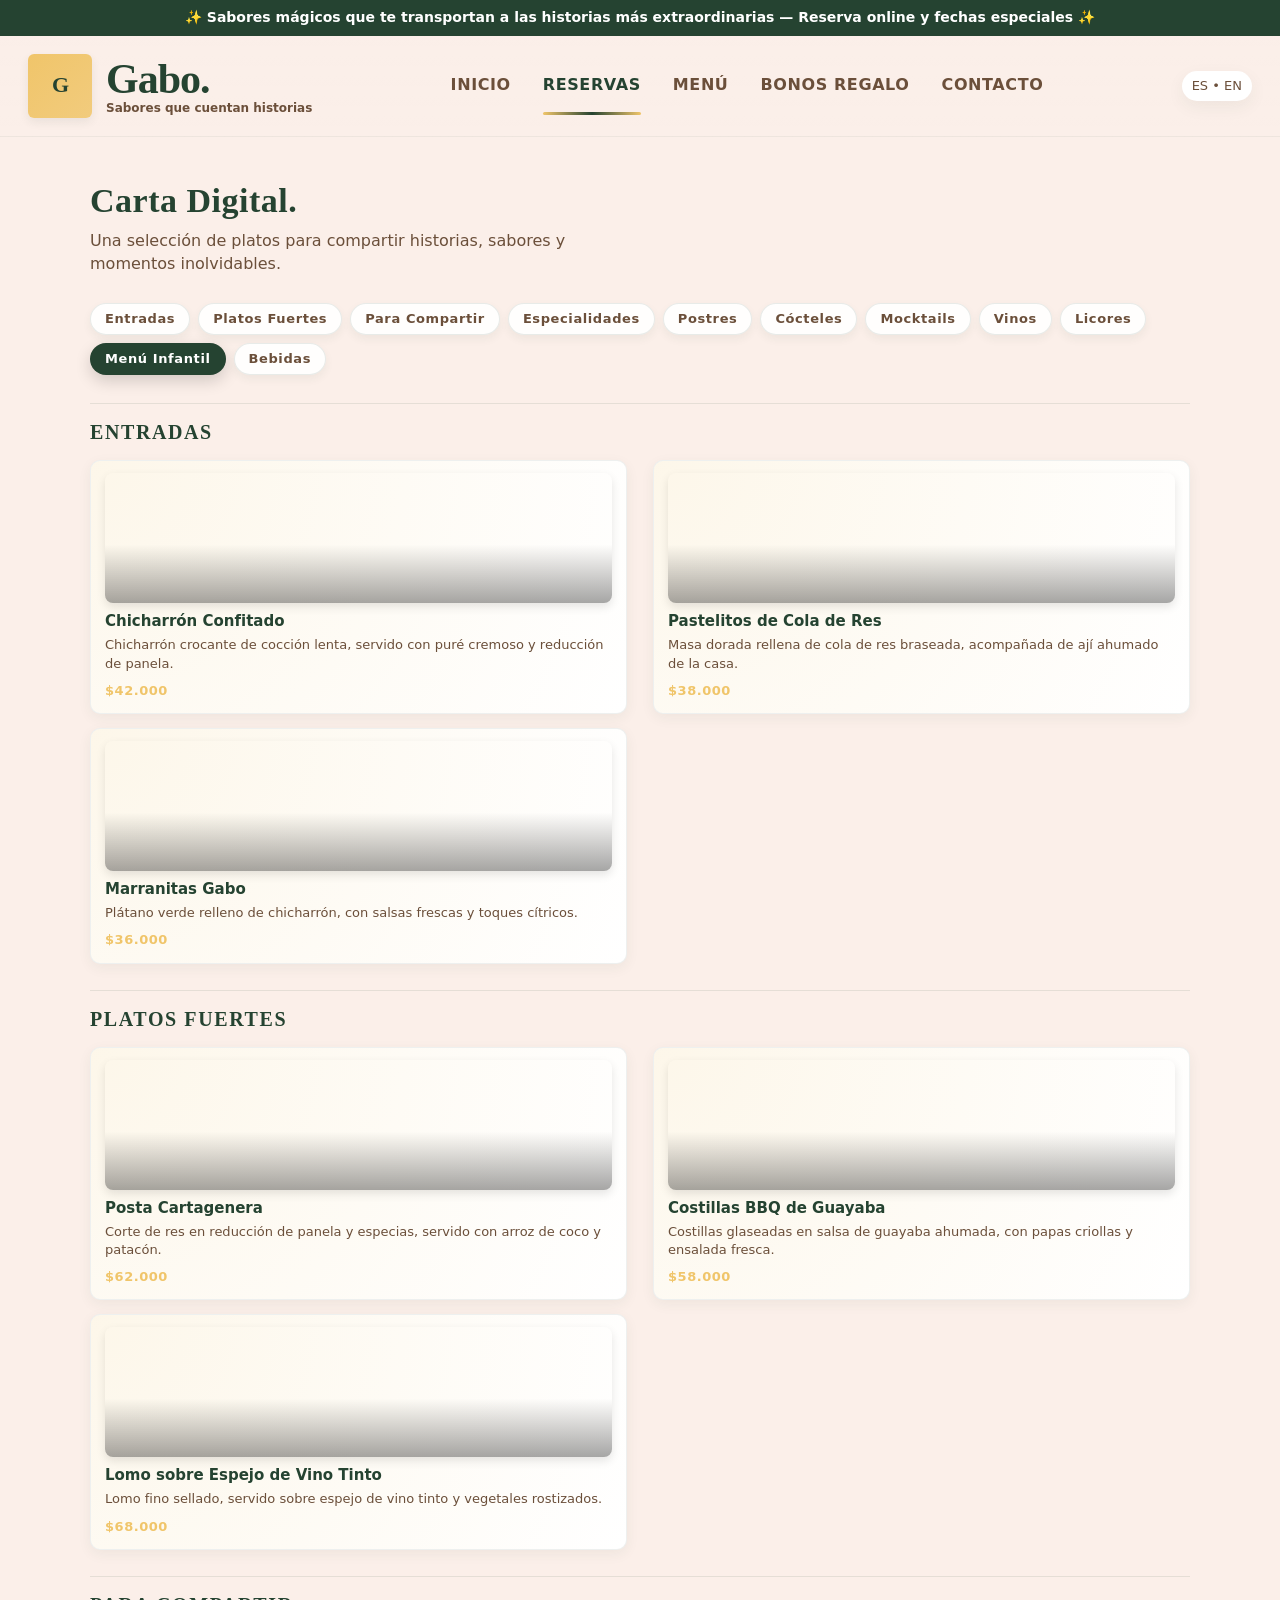
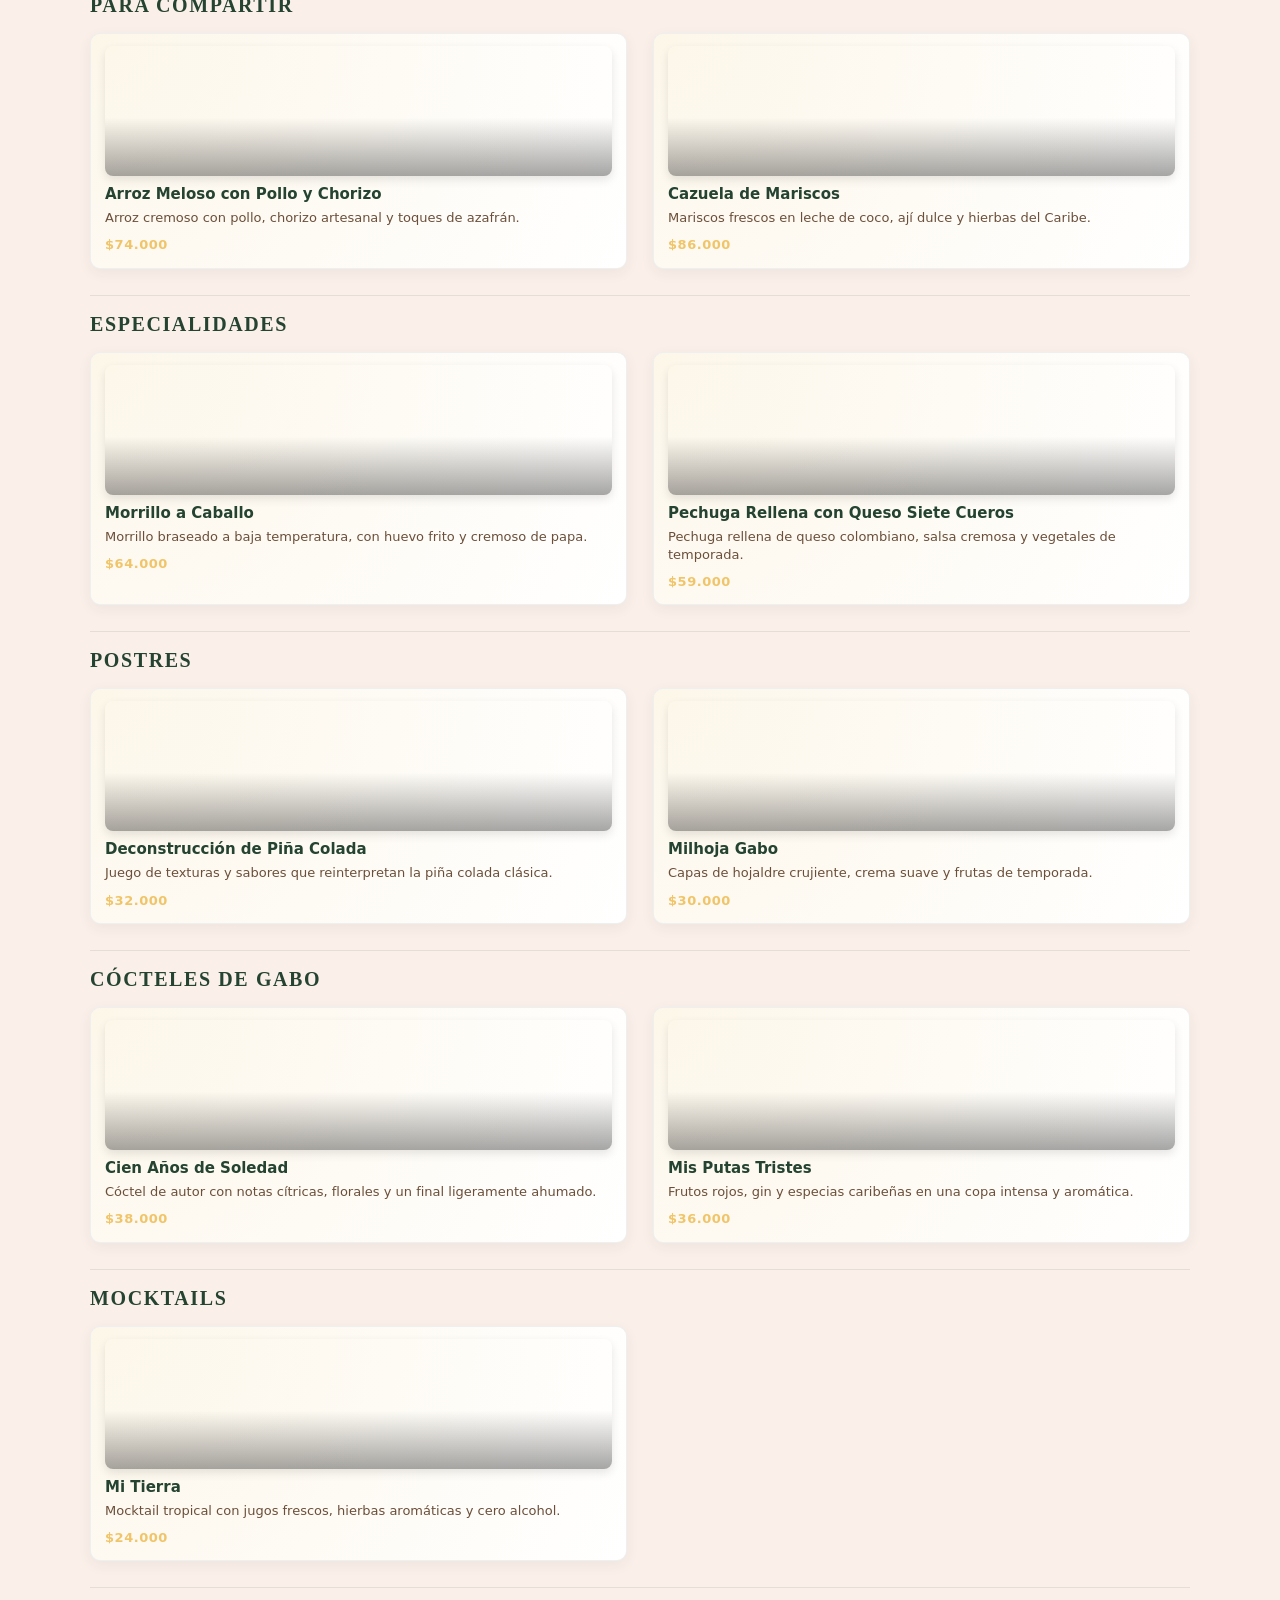
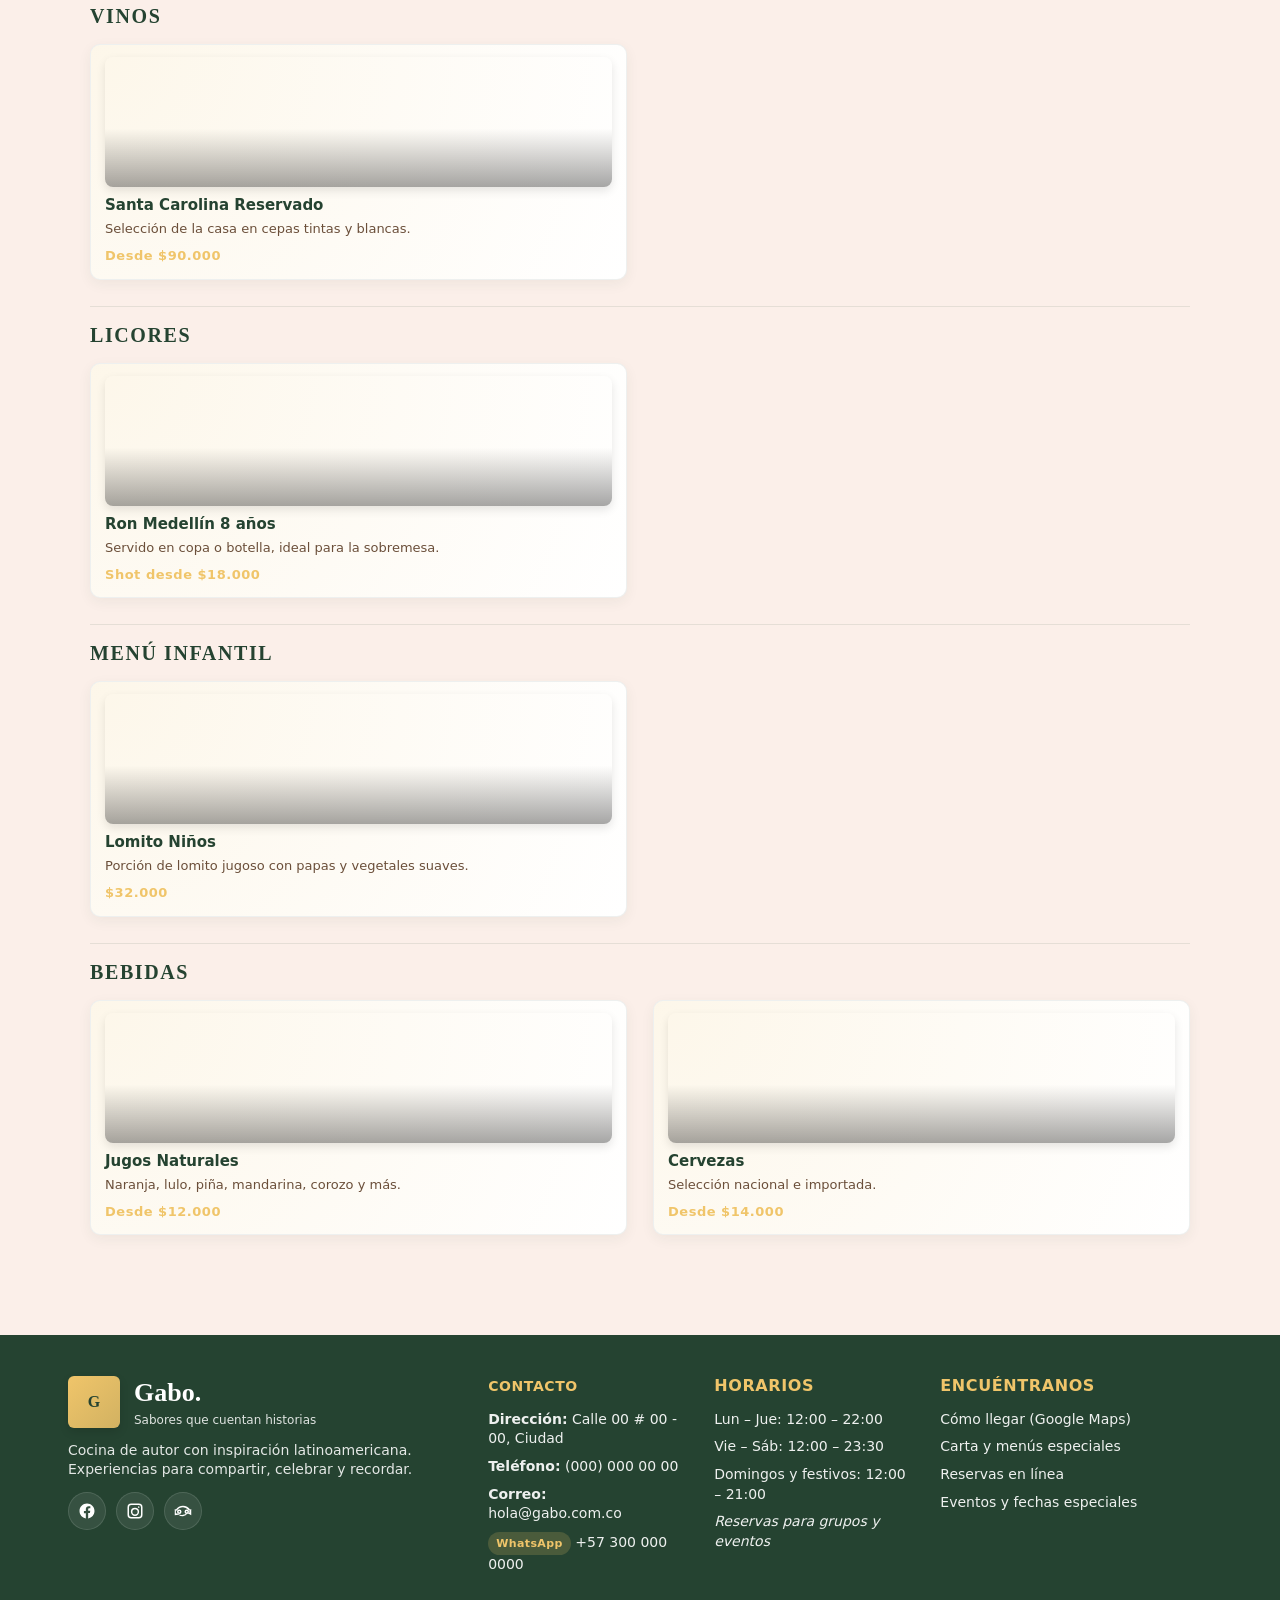
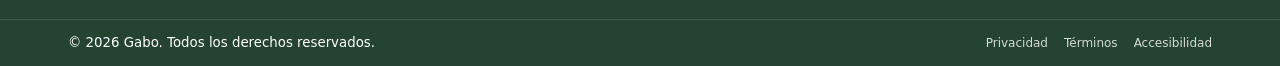
==== commit 7d728ca7: "Add CONTACTO link to navigation menus Added a 'CONTACTO' link to the main and mobile navigation menu" ====
--- a/carta.html
+++ b/carta.html
@@ -26,6 +26,7 @@
             <a href="#reservas">RESERVAS</a>
             <a href="#menu" class="active">MENÚ</a> <!-- MENÚ resaltado en la carta -->
             <a href="index.html#bonos">BONOS REGALO</a>
+            <a href="contactanos.html">CONTACTO</a>
         </nav>
 
         <div class="actions">
@@ -47,6 +48,7 @@
             <a href="#reservas" onclick="closeMenu()">RESERVAS</a>
             <a href="#menu" onclick="closeMenu()">MENÚ</a>
             <a href="index.html#bonos" onclick="closeMenu()">BONOS</a>
+            <a href="contactanos.html" onclick="closeMenu()">CONTACTO</a>
         </nav>
         <hr style="margin:18px 0;border:none;border-top:1px solid rgba(0,0,0,0.06)">
         <p style="color:var(--muted);text-align:center">Síguenos en Instagram • Facebook • TripAdvisor</p>
@@ -354,7 +356,7 @@
             </section>
 
             <section>
-                <h4>Contacto</h4>
+                <h4><a style="color: #f0c56a;" href="contactanos.html">Contacto</a></h4>
                 <ul>
                     <li><strong>Dirección:</strong> Calle 00 # 00 - 00, Ciudad</li>
                     <li><strong>Teléfono:</strong> (000) 000 00 00</li>
